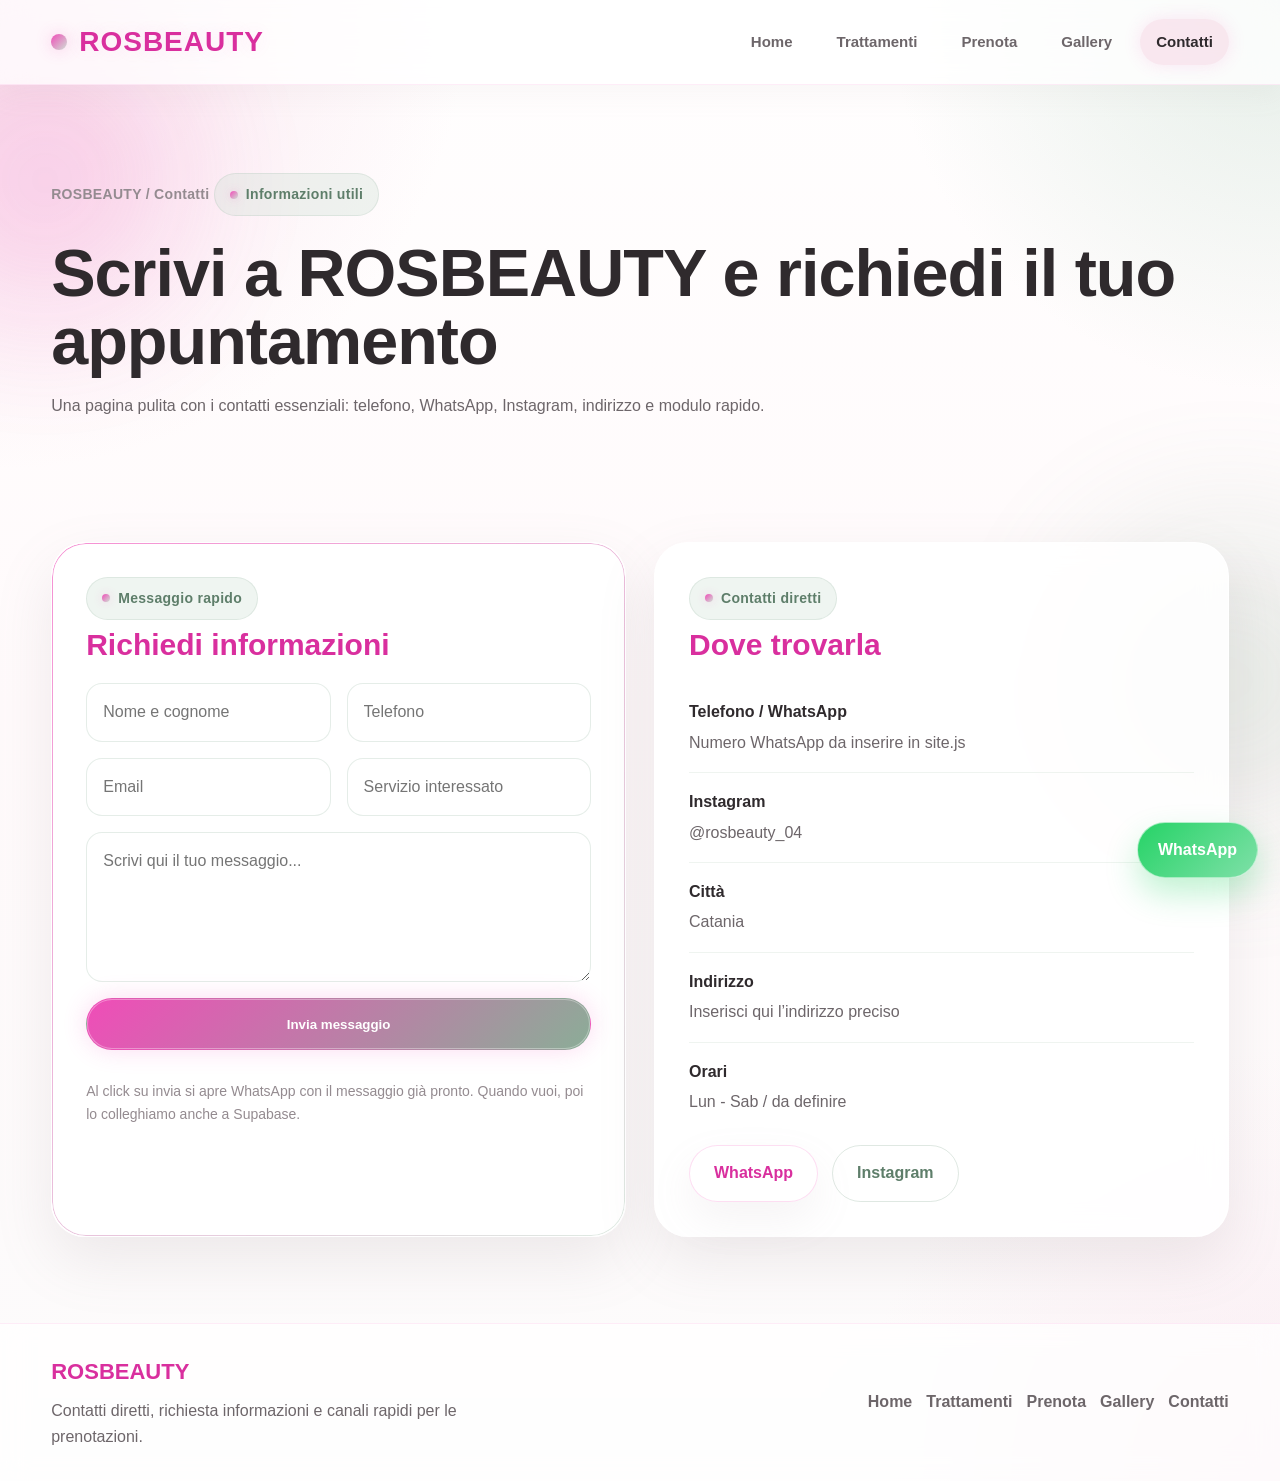
==== contatti.html @ f38f3d86 "Secondo caricamento sito ROSBEAUTY" ====
<!DOCTYPE html>
<html lang="it">
<head>
    <meta charset="UTF-8">
    <meta name="viewport" content="width=device-width, initial-scale=1.0">
    <title>Contatti - ROSBEAUTY</title>
    <meta name="description" content="Contatta ROSBEAUTY per informazioni, disponibilità e prenotazioni.">
    <link rel="stylesheet" href="style.css">
</head>
<body>
    <div class="bg-blur blur-pink"></div>
    <div class="bg-blur blur-green"></div>

    <div class="page-shell">
        <header>
            <nav class="navbar">
                <div class="container nav-inner">
                    <a href="index.html" class="brand">
                        <span class="brand-mark"></span>
                        ROSBEAUTY
                    </a>

                    <div class="nav-links">
                        <a href="index.html">Home</a>
                        <a href="trattamenti.html">Trattamenti</a>
                        <a href="prenota.html">Prenota</a>
                        <a href="gallery.html">Gallery</a>
                        <a href="contatti.html" class="active">Contatti</a>
                    </div>
                </div>
            </nav>
        </header>

        <main>
            <section class="page-hero">
                <div class="container">
                    <span class="page-breadcrumb">ROSBEAUTY / Contatti</span>
                    <span class="section-tag">Informazioni utili</span>
                    <h1>Scrivi a ROSBEAUTY e richiedi il tuo appuntamento</h1>
                    <p class="page-note">
                        Una pagina pulita con i contatti essenziali: telefono, WhatsApp, Instagram, indirizzo e modulo rapido.
                    </p>
                </div>
            </section>

            <section class="section">
                <div class="container contact-split">
                    <div class="book-form neon-card">
                        <span class="section-tag">Messaggio rapido</span>
                        <h2>Richiedi informazioni</h2>

                        <form class="form-grid" id="contactForm">
                            <div class="form-row-2">
                                <input type="text" name="nome" placeholder="Nome e cognome" required>
                                <input type="tel" name="telefono" placeholder="Telefono">
                            </div>

                            <div class="form-row-2">
                                <input type="email" name="email" placeholder="Email">
                                <input type="text" name="servizio" placeholder="Servizio interessato">
                            </div>

                            <textarea name="messaggio" placeholder="Scrivi qui il tuo messaggio..." required></textarea>

                            <button type="submit" class="btn btn-primary">Invia messaggio</button>
                            <p class="form-note">Al click su invia si apre WhatsApp con il messaggio già pronto. Quando vuoi, poi lo colleghiamo anche a Supabase.</p>
                        </form>
                    </div>

                    <div class="book-panel">
                        <span class="section-tag">Contatti diretti</span>
                        <h2>Dove trovarla</h2>

                        <ul class="contact-list">
                            <li>
                                <strong>Telefono / WhatsApp</strong>
                                <span>Numero WhatsApp da inserire in site.js</span>
                            </li>
                            <li>
                                <strong>Instagram</strong>
                                <span>@rosbeauty_04</span>
                            </li>
                            <li>
                                <strong>Città</strong>
                                <span>Catania</span>
                            </li>
                            <li>
                                <strong>Indirizzo</strong>
                                <span>Inserisci qui l’indirizzo preciso</span>
                            </li>
                            <li>
                                <strong>Orari</strong>
                                <span>Lun - Sab / da definire</span>
                            </li>
                        </ul>

                        <div class="inline-actions">
                            <a href="#" class="btn btn-secondary" data-whatsapp-link>WhatsApp</a>
                            <a href="#" class="btn btn-outline" data-instagram-link>Instagram</a>
                        </div>
                    </div>
                </div>
            </section>
        </main>

        <footer>
            <div class="container footer-inner">
                <div>
                    <h3>ROSBEAUTY</h3>
                    <p>Contatti diretti, richiesta informazioni e canali rapidi per le prenotazioni.</p>
                </div>

                <div class="footer-links">
                    <a href="index.html">Home</a>
                    <a href="trattamenti.html">Trattamenti</a>
                    <a href="prenota.html">Prenota</a>
                    <a href="gallery.html">Gallery</a>
                    <a href="contatti.html">Contatti</a>
                </div>
            </div>
        </footer>
    </div>
    <script src="site.js"></script>
</body>
</html>
---- style.css ----
html {
    scroll-behavior: smooth;
}

* {
    box-sizing: border-box;
}

:root {
    --bg: #fffefe;
    --bg-soft: #fcf7f8;
    --bg-soft-2: #f7fbf8;
    --card: rgba(255, 255, 255, 0.88);
    --card-strong: rgba(255, 255, 255, 0.94);

    --text: #2f2a2d;
    --text-soft: #6d666a;
    --muted: #948b90;

    --pink-light: #f8e0eb;
    --pink: #f04cb8;
    --pink-soft: #e7a7c9;
    --pink-strong: #d92f9e;

    --green-light: #cfe1d5;
    --green: #8bad97;
    --green-strong: #5e7e6a;

    --border: rgba(173, 206, 187, 0.32);
    --border-soft: rgba(240, 76, 184, 0.16);

    --glow-pink: rgba(240, 76, 184, 0.24);
    --glow-green: rgba(139, 173, 151, 0.22);

    --shadow-soft: 0 18px 42px rgba(165, 146, 154, 0.10);
    --shadow-card: 0 24px 58px rgba(145, 124, 133, 0.14);

    --radius-xl: 34px;
    --radius-lg: 26px;
    --radius-md: 20px;
    --radius-sm: 14px;

    --max-width: 1180px;
}

body {
    margin: 0;
    font-family: Arial, sans-serif;
    color: var(--text);
    background:
        radial-gradient(circle at top left, rgba(248, 224, 235, 0.90), transparent 24%),
        radial-gradient(circle at top right, rgba(207, 225, 213, 0.55), transparent 20%),
        radial-gradient(circle at bottom right, rgba(248, 224, 235, 0.54), transparent 22%),
        linear-gradient(180deg, #fffefe 0%, #fffafb 48%, #fcfbfb 100%);
    line-height: 1.65;
    overflow-x: hidden;
    position: relative;
}

img {
    display: block;
    max-width: 100%;
}

a {
    color: inherit;
    text-decoration: none;
}

.container {
    width: min(92%, var(--max-width));
    margin: 0 auto;
}

.page-shell {
    min-height: 100vh;
}

.bg-blur {
    position: fixed;
    border-radius: 50%;
    filter: blur(80px);
    z-index: -1;
    pointer-events: none;
    opacity: 0.95;
}

.blur-pink {
    top: 55px;
    left: -80px;
    width: 250px;
    height: 250px;
    background: var(--glow-pink);
}

.blur-green {
    right: -100px;
    bottom: 70px;
    width: 300px;
    height: 300px;
    background: var(--glow-green);
}

.navbar {
    position: sticky;
    top: 0;
    z-index: 100;
    background: rgba(255, 255, 255, 0.78);
    backdrop-filter: blur(16px);
    border-bottom: 1px solid rgba(240, 76, 184, 0.10);
    box-shadow: 0 10px 28px rgba(180, 161, 169, 0.08);
}

.nav-inner {
    min-height: 84px;
    display: flex;
    align-items: center;
    justify-content: space-between;
    gap: 20px;
}

.brand {
    display: inline-flex;
    align-items: center;
    gap: 12px;
    font-size: 28px;
    font-weight: 700;
    letter-spacing: 1px;
    color: var(--pink-strong);
    text-shadow: 0 0 16px rgba(240, 76, 184, 0.10);
}

.brand-mark {
    width: 16px;
    height: 16px;
    border-radius: 50%;
    background: linear-gradient(135deg, var(--pink), var(--green-light));
    box-shadow: 0 0 16px rgba(240, 76, 184, 0.28);
}

.nav-links {
    display: flex;
    align-items: center;
    flex-wrap: wrap;
    gap: 12px;
}

.nav-links a {
    padding: 11px 16px;
    border-radius: 999px;
    color: var(--text-soft);
    transition: 0.25s ease;
    font-size: 15px;
    font-weight: 600;
}

.nav-links a:hover,
.nav-links a.active {
    color: var(--text);
    background: rgba(248, 224, 235, 0.78);
    box-shadow: 0 0 18px rgba(240, 76, 184, 0.14);
}

.hero {
    padding: 94px 0 82px;
}

.hero-grid,
.page-grid,
.content-split,
.contact-split,
.booking-split,
.gallery-intro,
.footer-grid {
    display: grid;
    grid-template-columns: 1fr 1fr;
    gap: 28px;
    align-items: stretch;
}

.hero-badge,
.section-tag {
    display: inline-flex;
    align-items: center;
    gap: 8px;
    padding: 9px 15px;
    border-radius: 999px;
    background: rgba(207, 225, 213, 0.34);
    border: 1px solid rgba(139, 173, 151, 0.18);
    color: var(--green-strong);
    font-size: 14px;
    font-weight: 700;
    letter-spacing: 0.3px;
}

.hero-badge::before,
.section-tag::before {
    content: "";
    width: 8px;
    height: 8px;
    border-radius: 50%;
    background: linear-gradient(135deg, var(--pink), var(--green-light));
    box-shadow: 0 0 10px rgba(240, 76, 184, 0.22);
}

.hero h1,
.page-hero h1 {
    margin: 18px 0 18px;
    font-size: clamp(40px, 5.2vw, 72px);
    line-height: 1.02;
    letter-spacing: -1px;
}

.hero p,
.page-hero p,
.section-heading p,
.card p,
.page-card p,
.price-item p,
.contact-list li,
.info-line {
    margin: 0;
    color: var(--text-soft);
}

.hero-buttons,
.inline-actions {
    display: flex;
    flex-wrap: wrap;
    gap: 14px;
    margin-top: 30px;
}

.btn {
    display: inline-flex;
    align-items: center;
    justify-content: center;
    min-height: 52px;
    padding: 14px 24px;
    border-radius: 999px;
    font-weight: 700;
    border: 1px solid transparent;
    transition: 0.25s ease;
    cursor: pointer;
}

.btn:hover {
    transform: translateY(-2px);
}

.btn-primary {
    color: #ffffff;
    background: linear-gradient(135deg, var(--pink), var(--green));
    box-shadow:
        0 0 0 1px rgba(255, 255, 255, 0.34) inset,
        0 0 24px rgba(240, 76, 184, 0.20);
}

.btn-primary:hover {
    box-shadow:
        0 0 0 1px rgba(255, 255, 255, 0.34) inset,
        0 0 32px rgba(240, 76, 184, 0.26);
}

.btn-secondary {
    background: rgba(255, 255, 255, 0.84);
    color: var(--pink-strong);
    border-color: rgba(240, 76, 184, 0.18);
    box-shadow: var(--shadow-soft);
}

.btn-secondary:hover {
    box-shadow: 0 0 22px rgba(240, 76, 184, 0.14);
}

.btn-outline {
    background: transparent;
    color: var(--green-strong);
    border-color: rgba(139, 173, 151, 0.28);
}

.btn-outline:hover {
    background: rgba(207, 225, 213, 0.18);
}

.glass-card,
.card,
.page-card,
.price-list,
.slot-card,
.contact-card,
.gallery-card,
.logo-card,
.info-strip,
.book-form,
.book-panel {
    background: var(--card);
    backdrop-filter: blur(14px);
    border: 1px solid rgba(255, 255, 255, 0.78);
    box-shadow: var(--shadow-card);
}

.neon-card {
    position: relative;
    overflow: hidden;
}

.neon-card::before {
    content: "";
    position: absolute;
    inset: 0;
    border-radius: inherit;
    padding: 1px;
    background: linear-gradient(135deg, rgba(240, 76, 184, 0.62), rgba(207, 225, 213, 0.68));
    -webkit-mask: linear-gradient(#fff 0 0) content-box, linear-gradient(#fff 0 0);
    -webkit-mask-composite: xor;
    mask-composite: exclude;
    pointer-events: none;
}

.hero-panel,
.page-card,
.book-form,
.book-panel,
.logo-card {
    border-radius: var(--radius-xl);
    padding: 34px;
}

.hero-panel h2,
.page-card h2,
.book-form h2,
.book-panel h2,
.logo-card h2 {
    margin: 0 0 14px;
    font-size: 30px;
    color: var(--pink-strong);
}

.logo-frame {
    border-radius: 28px;
    padding: 20px;
    background: linear-gradient(180deg, rgba(255, 255, 255, 0.92), rgba(248, 224, 235, 0.42));
    box-shadow: inset 0 0 0 1px rgba(240, 76, 184, 0.08);
}

.hero-logo {
    width: 100%;
    max-width: 340px;
    margin: 0 auto 24px;
    border-radius: 20px;
}

.quick-points {
    display: grid;
    gap: 12px;
    margin-top: 18px;
}

.quick-point {
    display: flex;
    align-items: center;
    gap: 12px;
    padding: 14px 15px;
    border-radius: 16px;
    background: rgba(255, 255, 255, 0.54);
    border: 1px solid rgba(240, 76, 184, 0.10);
}

.quick-icon,
.icon-circle {
    width: 44px;
    height: 44px;
    border-radius: 50%;
    display: grid;
    place-items: center;
    background: linear-gradient(135deg, rgba(248, 224, 235, 0.98), rgba(207, 225, 213, 0.88));
    color: var(--pink-strong);
    font-size: 18px;
    font-weight: 700;
    box-shadow: 0 0 16px rgba(240, 76, 184, 0.16);
    flex-shrink: 0;
}

.section {
    padding: 86px 0;
}

.section-soft {
    background: linear-gradient(180deg, rgba(248, 224, 235, 0.16), rgba(207, 225, 213, 0.12));
}

.section-heading {
    max-width: 760px;
    margin: 0 auto 44px;
    text-align: center;
}

.section-heading h2 {
    margin: 16px 0 14px;
    font-size: clamp(30px, 4vw, 48px);
    line-height: 1.08;
    letter-spacing: -0.6px;
}

.cards-grid,
.gallery-grid,
.info-grid,
.slot-grid {
    display: grid;
    gap: 22px;
}

.cards-grid {
    grid-template-columns: repeat(4, 1fr);
}

.card,
.contact-card,
.slot-card,
.gallery-card {
    border-radius: var(--radius-lg);
    padding: 28px 24px;
    transition: 0.25s ease;
}

.card:hover,
.contact-card:hover,
.slot-card:hover,
.gallery-card:hover,
.price-list:hover {
    transform: translateY(-6px);
    box-shadow: var(--shadow-card), 0 0 24px rgba(240, 76, 184, 0.10);
}

.card h3,
.contact-card h3,
.slot-card h3,
.price-list h3,
.gallery-card h3 {
    margin: 0 0 10px;
    font-size: 22px;
}

.page-hero {
    padding: 88px 0 36px;
}

.page-breadcrumb {
    display: inline-block;
    margin-bottom: 16px;
    color: var(--muted);
    font-weight: 700;
    letter-spacing: 0.3px;
    font-size: 14px;
}

.page-note {
    margin-top: 18px;
    max-width: 780px;
}

.info-strip {
    border-radius: 22px;
    padding: 18px 22px;
    display: flex;
    justify-content: space-between;
    gap: 16px;
    align-items: center;
    margin-top: 26px;
}

.info-strip strong {
    color: var(--text);
}

.price-columns {
    display: grid;
    grid-template-columns: 1fr 1fr;
    gap: 24px;
}

.price-list {
    border-radius: var(--radius-lg);
    padding: 28px 24px;
}

.price-list h3 {
    color: var(--pink-strong);
    margin-bottom: 18px;
}

.price-item {
    display: flex;
    justify-content: space-between;
    align-items: flex-start;
    gap: 20px;
    padding: 14px 0;
    border-bottom: 1px solid rgba(139, 173, 151, 0.14);
}

.price-item:last-child {
    border-bottom: none;
    padding-bottom: 0;
}

.price-item strong {
    display: block;
    margin-bottom: 5px;
    color: var(--text);
}

.price-item span {
    color: var(--pink-strong);
    font-weight: 700;
    white-space: nowrap;
}

.service-poster {
    border-radius: 24px;
    overflow: hidden;
    box-shadow: var(--shadow-card);
    border: 1px solid rgba(255, 255, 255, 0.78);
}

.poster-image {
    width: 100%;
}

.poster-caption {
    padding: 16px 18px;
    background: rgba(255, 255, 255, 0.92);
    color: var(--text-soft);
}

.slot-grid {
    grid-template-columns: repeat(3, 1fr);
}

.slot-card h3 {
    color: var(--pink-strong);
}

.slot-list {
    display: flex;
    flex-wrap: wrap;
    gap: 10px;
    margin-top: 16px;
}

.slot-pill {
    padding: 10px 14px;
    border-radius: 999px;
    background: rgba(248, 224, 235, 0.78);
    color: var(--pink-strong);
    font-weight: 700;
    font-size: 14px;
    border: 1px solid rgba(240, 76, 184, 0.12);
}

.slot-pill.full {
    background: rgba(207, 225, 213, 0.50);
    color: var(--green-strong);
}

.form-grid {
    display: grid;
    gap: 16px;
}

.form-row-2 {
    display: grid;
    grid-template-columns: 1fr 1fr;
    gap: 16px;
}

input,
textarea,
select {
    width: 100%;
    border: 1px solid rgba(139, 173, 151, 0.22);
    background: rgba(255, 255, 255, 0.88);
    color: var(--text);
    padding: 15px 16px;
    border-radius: 16px;
    font: inherit;
    outline: none;
    transition: 0.25s ease;
}

input:focus,
textarea:focus,
select:focus {
    border-color: rgba(240, 76, 184, 0.36);
    box-shadow: 0 0 0 4px rgba(240, 76, 184, 0.12);
}

textarea {
    resize: vertical;
    min-height: 150px;
}

.form-note {
    font-size: 14px;
    color: var(--muted);
}

.contact-list {
    margin: 0;
    padding: 0;
    list-style: none;
}

.contact-list li {
    padding: 16px 0;
    border-bottom: 1px solid rgba(139, 173, 151, 0.14);
}

.contact-list li:last-child {
    border-bottom: none;
    padding-bottom: 0;
}

.contact-list strong {
    display: block;
    margin-bottom: 4px;
    color: var(--text);
}

.gallery-grid {
    grid-template-columns: repeat(3, 1fr);
}

.gallery-card {
    min-height: 250px;
    display: flex;
    flex-direction: column;
    justify-content: flex-end;
    background: linear-gradient(180deg, rgba(255, 255, 255, 0.56), rgba(248, 224, 235, 0.38));
}

.gallery-card.large {
    min-height: 340px;
}

.gallery-label {
    display: inline-block;
    padding: 10px 14px;
    border-radius: 999px;
    background: rgba(255, 255, 255, 0.82);
    color: var(--pink-strong);
    font-weight: 700;
    width: fit-content;
    box-shadow: var(--shadow-soft);
}

.cta-section {
    padding: 0 0 92px;
}

.cta-box {
    border-radius: var(--radius-xl);
    padding: 38px 30px;
    text-align: center;
    background: var(--card-strong);
    box-shadow: var(--shadow-card);
    border: 1px solid rgba(255, 255, 255, 0.80);
}

.cta-box h2 {
    margin: 16px 0 14px;
    font-size: 40px;
    line-height: 1.08;
}

.cta-box p {
    max-width: 760px;
    margin: 0 auto 24px;
    color: var(--text-soft);
}

footer {
    border-top: 1px solid rgba(240, 76, 184, 0.10);
    background: rgba(255, 255, 255, 0.72);
    backdrop-filter: blur(14px);
}

.footer-inner {
    padding: 30px 0;
    display: flex;
    justify-content: space-between;
    gap: 24px;
    flex-wrap: wrap;
}

.footer-inner h3 {
    margin: 0 0 8px;
    color: var(--pink-strong);
    font-size: 22px;
}

.footer-inner p {
    margin: 0;
    color: var(--text-soft);
    max-width: 460px;
}

.footer-links {
    display: flex;
    flex-wrap: wrap;
    gap: 14px;
    align-items: center;
}

.footer-links a {
    color: var(--text-soft);
    font-weight: 600;
}

.footer-links a:hover {
    color: var(--pink-strong);
}

@media (max-width: 1100px) {
    .cards-grid,
    .gallery-grid {
        grid-template-columns: repeat(2, 1fr);
    }

    .slot-grid {
        grid-template-columns: repeat(2, 1fr);
    }
}

@media (max-width: 920px) {
    .hero-grid,
    .page-grid,
    .content-split,
    .contact-split,
    .booking-split,
    .gallery-intro,
    .price-columns {
        grid-template-columns: 1fr;
    }

    .hero {
        padding-top: 76px;
    }
}

@media (max-width: 700px) {
    .nav-inner {
        flex-direction: column;
        justify-content: center;
        padding: 14px 0;
    }

    .nav-links {
        justify-content: center;
    }

    .cards-grid,
    .gallery-grid,
    .slot-grid,
    .form-row-2 {
        grid-template-columns: 1fr;
    }

    .section {
        padding: 68px 0;
    }

    .hero-panel,
    .page-card,
    .book-form,
    .book-panel,
    .logo-card,
    .card,
    .contact-card,
    .slot-card,
    .gallery-card,
    .price-list,
    .cta-box {
        padding: 24px;
    }

    .cta-box h2 {
        font-size: 31px;
    }

    .info-strip {
        flex-direction: column;
        align-items: flex-start;
    }
}


.floating-whatsapp {
    position: fixed;
    right: 22px;
    bottom: 22px;
    z-index: 150;
    display: inline-flex;
    align-items: center;
    justify-content: center;
    min-height: 56px;
    padding: 14px 20px;
    border-radius: 999px;
    background: linear-gradient(135deg, #25d366, #7fe0a8);
    color: #ffffff;
    font-weight: 700;
    box-shadow: 0 16px 32px rgba(37, 211, 102, 0.28);
    border: 1px solid rgba(255,255,255,0.55);
}

.floating-whatsapp:hover {
    transform: translateY(-2px);
}

.slot-pill {
    cursor: pointer;
}

.slot-pill.full {
    cursor: default;
}

@media (max-width: 700px) {
    .floating-whatsapp {
        right: 16px;
        bottom: 16px;
        min-height: 52px;
        padding: 12px 16px;
        font-size: 14px;
    }
}
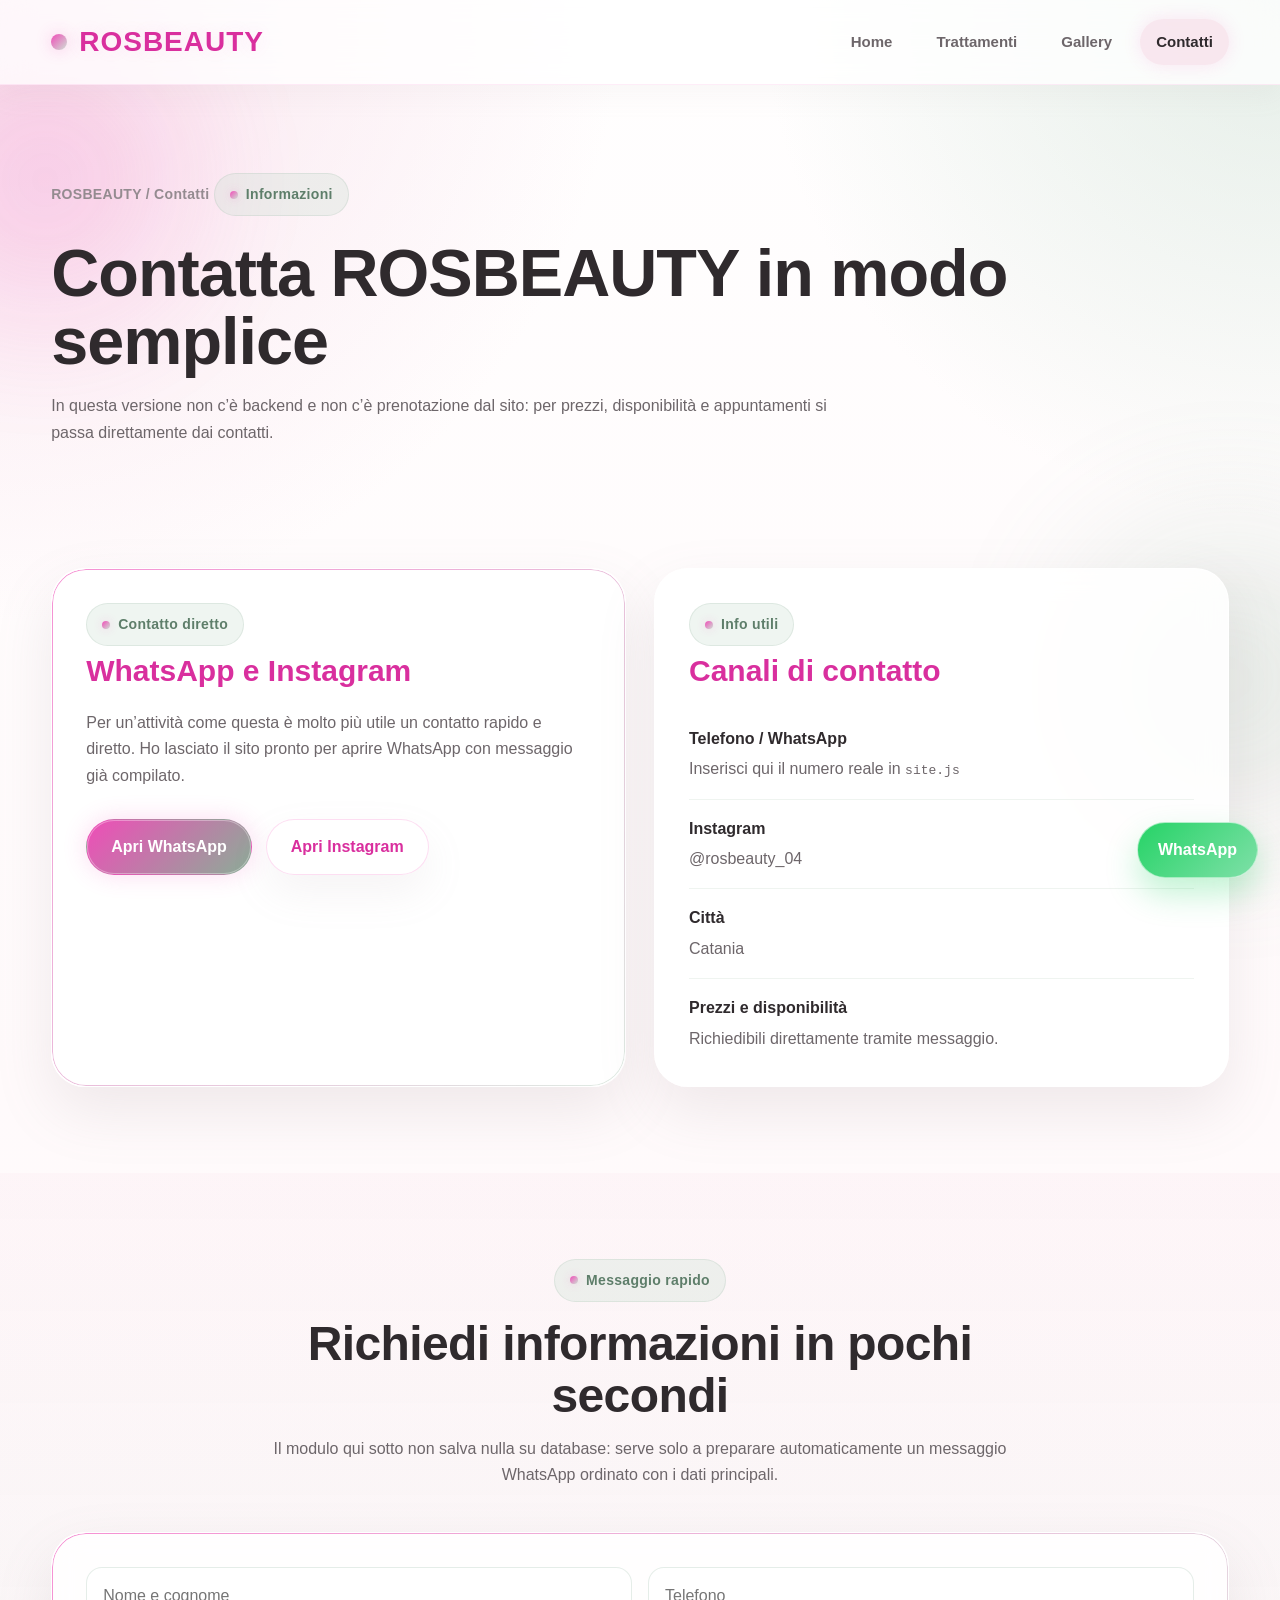
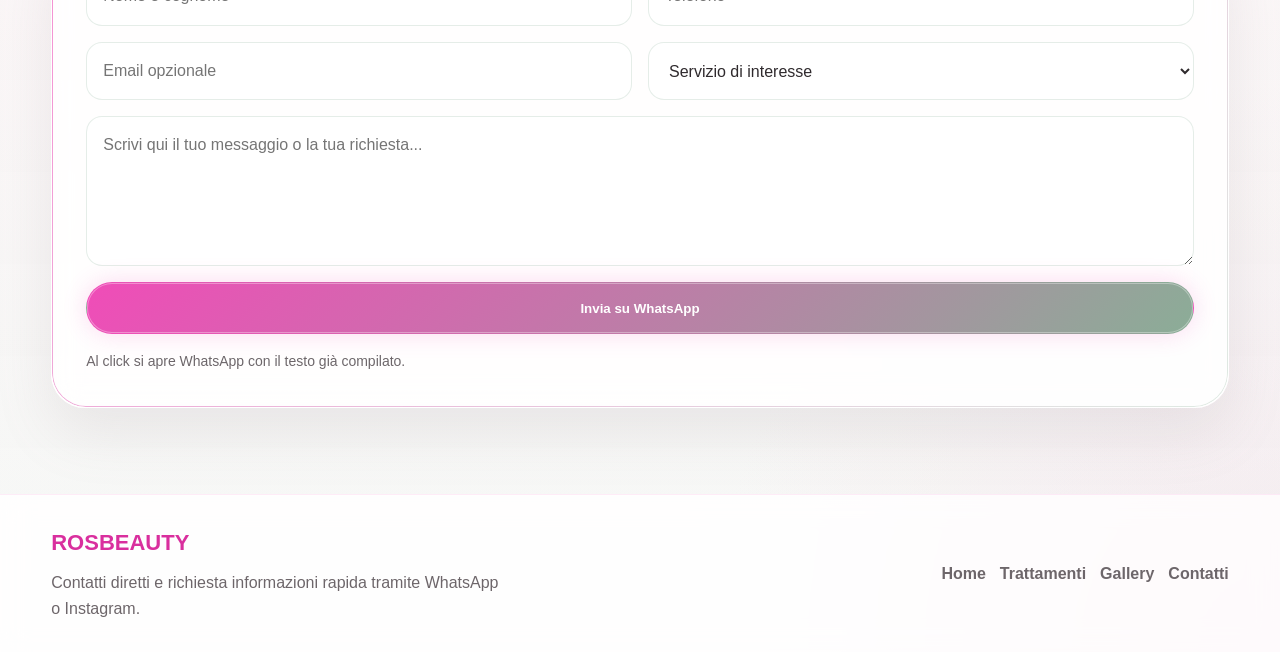
==== commit ff8340ff: "Secondo caricamento sito ROSBEAUTY" ====
--- a/contatti.html
+++ b/contatti.html
@@ -4,7 +4,7 @@
     <meta charset="UTF-8">
     <meta name="viewport" content="width=device-width, initial-scale=1.0">
     <title>Contatti - ROSBEAUTY</title>
-    <meta name="description" content="Contatta ROSBEAUTY per informazioni, disponibilità e prenotazioni.">
+    <meta name="description" content="Contatta ROSBEAUTY per informazioni su trattamenti, prezzi, disponibilità e appuntamenti.">
     <link rel="stylesheet" href="style.css">
 </head>
 <body>
@@ -23,7 +23,6 @@
                     <div class="nav-links">
                         <a href="index.html">Home</a>
                         <a href="trattamenti.html">Trattamenti</a>
-                        <a href="prenota.html">Prenota</a>
                         <a href="gallery.html">Gallery</a>
                         <a href="contatti.html" class="active">Contatti</a>
                     </div>
@@ -35,46 +34,39 @@
             <section class="page-hero">
                 <div class="container">
                     <span class="page-breadcrumb">ROSBEAUTY / Contatti</span>
-                    <span class="section-tag">Informazioni utili</span>
-                    <h1>Scrivi a ROSBEAUTY e richiedi il tuo appuntamento</h1>
+                    <span class="section-tag">Informazioni</span>
+                    <h1>Contatta ROSBEAUTY in modo semplice</h1>
                     <p class="page-note">
-                        Una pagina pulita con i contatti essenziali: telefono, WhatsApp, Instagram, indirizzo e modulo rapido.
+                        In questa versione non c’è backend e non c’è prenotazione dal sito: per prezzi,
+                        disponibilità e appuntamenti si passa direttamente dai contatti.
                     </p>
                 </div>
             </section>
 
             <section class="section">
                 <div class="container contact-split">
-                    <div class="book-form neon-card">
-                        <span class="section-tag">Messaggio rapido</span>
-                        <h2>Richiedi informazioni</h2>
+                    <div class="page-card neon-card">
+                        <span class="section-tag">Contatto diretto</span>
+                        <h2>WhatsApp e Instagram</h2>
+                        <p>
+                            Per un’attività come questa è molto più utile un contatto rapido e diretto.
+                            Ho lasciato il sito pronto per aprire WhatsApp con messaggio già compilato.
+                        </p>
 
-                        <form class="form-grid" id="contactForm">
-                            <div class="form-row-2">
-                                <input type="text" name="nome" placeholder="Nome e cognome" required>
-                                <input type="tel" name="telefono" placeholder="Telefono">
-                            </div>
-
-                            <div class="form-row-2">
-                                <input type="email" name="email" placeholder="Email">
-                                <input type="text" name="servizio" placeholder="Servizio interessato">
-                            </div>
-
-                            <textarea name="messaggio" placeholder="Scrivi qui il tuo messaggio..." required></textarea>
-
-                            <button type="submit" class="btn btn-primary">Invia messaggio</button>
-                            <p class="form-note">Al click su invia si apre WhatsApp con il messaggio già pronto. Quando vuoi, poi lo colleghiamo anche a Supabase.</p>
-                        </form>
+                        <div class="inline-actions">
+                            <a href="#" class="btn btn-primary" data-whatsapp-link>Apri WhatsApp</a>
+                            <a href="#" class="btn btn-secondary" data-instagram-link>Apri Instagram</a>
+                        </div>
                     </div>
 
-                    <div class="book-panel">
-                        <span class="section-tag">Contatti diretti</span>
-                        <h2>Dove trovarla</h2>
+                    <div class="page-card">
+                        <span class="section-tag">Info utili</span>
+                        <h2>Canali di contatto</h2>
 
                         <ul class="contact-list">
                             <li>
                                 <strong>Telefono / WhatsApp</strong>
-                                <span>Numero WhatsApp da inserire in site.js</span>
+                                <span>Inserisci qui il numero reale in <code>site.js</code></span>
                             </li>
                             <li>
                                 <strong>Instagram</strong>
@@ -85,19 +77,50 @@
                                 <span>Catania</span>
                             </li>
                             <li>
-                                <strong>Indirizzo</strong>
-                                <span>Inserisci qui l’indirizzo preciso</span>
-                            </li>
-                            <li>
-                                <strong>Orari</strong>
-                                <span>Lun - Sab / da definire</span>
+                                <strong>Prezzi e disponibilità</strong>
+                                <span>Richiedibili direttamente tramite messaggio.</span>
                             </li>
                         </ul>
+                    </div>
+                </div>
+            </section>
 
-                        <div class="inline-actions">
-                            <a href="#" class="btn btn-secondary" data-whatsapp-link>WhatsApp</a>
-                            <a href="#" class="btn btn-outline" data-instagram-link>Instagram</a>
-                        </div>
+            <section class="section section-soft">
+                <div class="container">
+                    <div class="section-heading">
+                        <span class="section-tag">Messaggio rapido</span>
+                        <h2>Richiedi informazioni in pochi secondi</h2>
+                        <p>
+                            Il modulo qui sotto non salva nulla su database: serve solo a preparare automaticamente
+                            un messaggio WhatsApp ordinato con i dati principali.
+                        </p>
+                    </div>
+
+                    <div class="page-card neon-card">
+                        <form class="form-grid" id="contactForm">
+                            <div class="form-row-2">
+                                <input type="text" name="nome" placeholder="Nome e cognome" required>
+                                <input type="tel" name="telefono" placeholder="Telefono">
+                            </div>
+
+                            <div class="form-row-2">
+                                <input type="email" name="email" placeholder="Email opzionale">
+                                <select name="servizio">
+                                    <option value="">Servizio di interesse</option>
+                                    <option>Trattamenti viso</option>
+                                    <option>Trattamenti corpo</option>
+                                    <option>Massaggi</option>
+                                    <option>Manicure e pedicure</option>
+                                    <option>Epilazione</option>
+                                    <option>Pacchetti speciali</option>
+                                </select>
+                            </div>
+
+                            <textarea name="messaggio" placeholder="Scrivi qui il tuo messaggio o la tua richiesta..."></textarea>
+
+                            <button type="submit" class="btn btn-primary">Invia su WhatsApp</button>
+                            <p class="form-note">Al click si apre WhatsApp con il testo già compilato.</p>
+                        </form>
                     </div>
                 </div>
             </section>
@@ -107,13 +130,12 @@
             <div class="container footer-inner">
                 <div>
                     <h3>ROSBEAUTY</h3>
-                    <p>Contatti diretti, richiesta informazioni e canali rapidi per le prenotazioni.</p>
+                    <p>Contatti diretti e richiesta informazioni rapida tramite WhatsApp o Instagram.</p>
                 </div>
 
                 <div class="footer-links">
                     <a href="index.html">Home</a>
                     <a href="trattamenti.html">Trattamenti</a>
-                    <a href="prenota.html">Prenota</a>
                     <a href="gallery.html">Gallery</a>
                     <a href="contatti.html">Contatti</a>
                 </div>
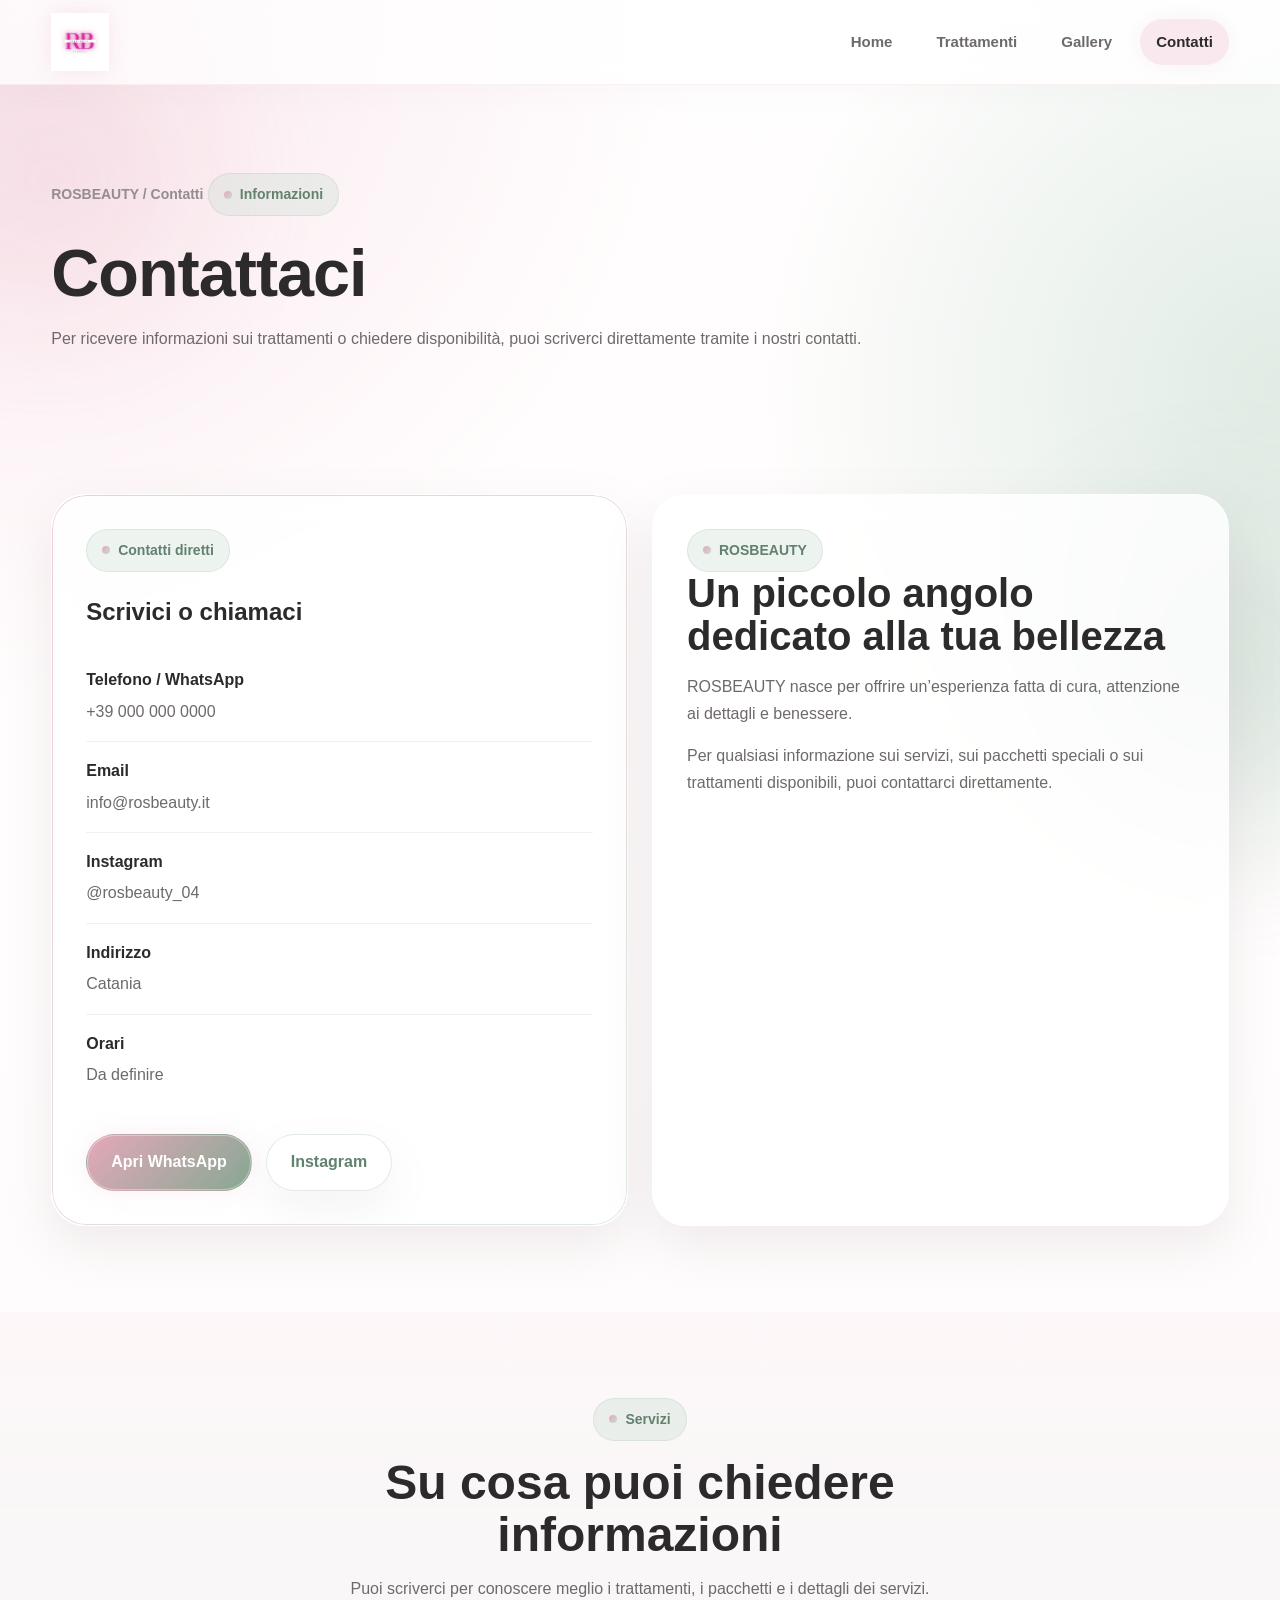
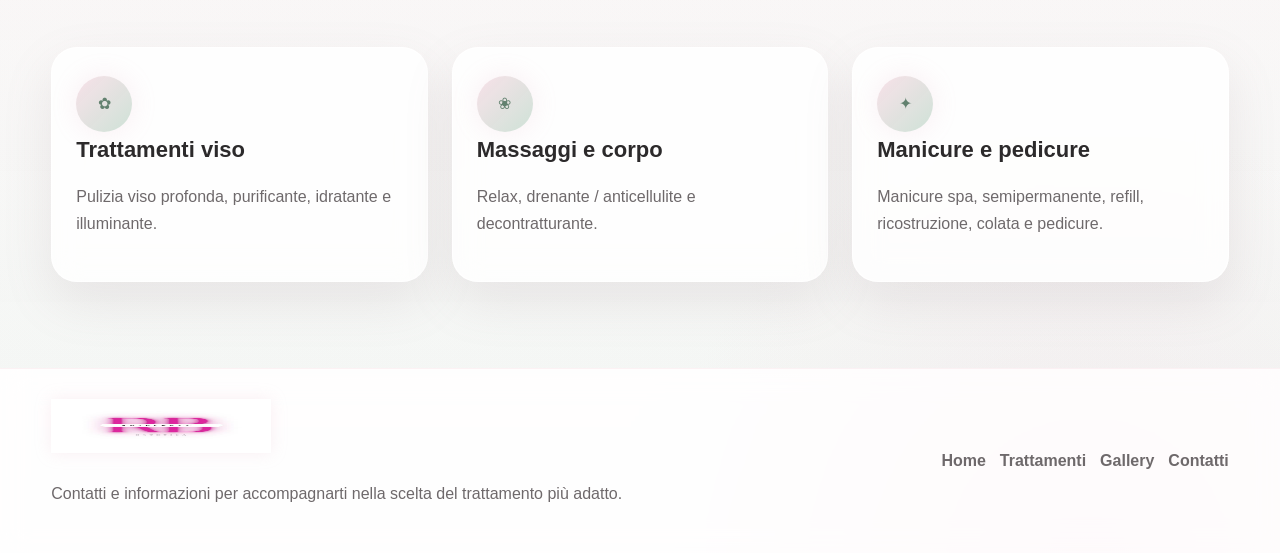
==== commit 6a4ea819: "Secondo caricamento sito ROSBEAUTY" ====
--- a/contatti.html
+++ b/contatti.html
@@ -4,7 +4,7 @@
     <meta charset="UTF-8">
     <meta name="viewport" content="width=device-width, initial-scale=1.0">
     <title>Contatti - ROSBEAUTY</title>
-    <meta name="description" content="Contatta ROSBEAUTY per informazioni su trattamenti, prezzi, disponibilità e appuntamenti.">
+    <meta name="description" content="Contatta ROSBEAUTY per informazioni e appuntamenti.">
     <link rel="stylesheet" href="style.css">
 </head>
 <body>
@@ -15,9 +15,8 @@
         <header>
             <nav class="navbar">
                 <div class="container nav-inner">
-                    <a href="index.html" class="brand">
-                        <span class="brand-mark"></span>
-                        ROSBEAUTY
+                    <a href="index.html" class="brand" aria-label="Vai alla home di ROSBEAUTY">
+                        <img src="images/logo.jpeg" alt="Logo ROSBEAUTY" class="logo-img">
                     </a>
 
                     <div class="nav-links">
@@ -35,52 +34,64 @@
                 <div class="container">
                     <span class="page-breadcrumb">ROSBEAUTY / Contatti</span>
                     <span class="section-tag">Informazioni</span>
-                    <h1>Contatta ROSBEAUTY in modo semplice</h1>
+                    <h1>Contattaci</h1>
                     <p class="page-note">
-                        In questa versione non c’è backend e non c’è prenotazione dal sito: per prezzi,
-                        disponibilità e appuntamenti si passa direttamente dai contatti.
+                        Per ricevere informazioni sui trattamenti o chiedere disponibilità,
+                        puoi scriverci direttamente tramite i nostri contatti.
                     </p>
                 </div>
             </section>
 
             <section class="section">
                 <div class="container contact-split">
-                    <div class="page-card neon-card">
-                        <span class="section-tag">Contatto diretto</span>
-                        <h2>WhatsApp e Instagram</h2>
-                        <p>
-                            Per un’attività come questa è molto più utile un contatto rapido e diretto.
-                            Ho lasciato il sito pronto per aprire WhatsApp con messaggio già compilato.
-                        </p>
-
-                        <div class="inline-actions">
-                            <a href="#" class="btn btn-primary" data-whatsapp-link>Apri WhatsApp</a>
-                            <a href="#" class="btn btn-secondary" data-instagram-link>Apri Instagram</a>
-                        </div>
-                    </div>
-
-                    <div class="page-card">
-                        <span class="section-tag">Info utili</span>
-                        <h2>Canali di contatto</h2>
+                    <div class="contact-info-box neon-card">
+                        <span class="section-tag">Contatti diretti</span>
+                        <h2>Scrivici o chiamaci</h2>
 
                         <ul class="contact-list">
                             <li>
                                 <strong>Telefono / WhatsApp</strong>
-                                <span>Inserisci qui il numero reale in <code>site.js</code></span>
+                                <span>+39 000 000 0000</span>
                             </li>
+
+                            <li>
+                                <strong>Email</strong>
+                                <span>info@rosbeauty.it</span>
+                            </li>
+
                             <li>
                                 <strong>Instagram</strong>
                                 <span>@rosbeauty_04</span>
                             </li>
+
                             <li>
-                                <strong>Città</strong>
+                                <strong>Indirizzo</strong>
                                 <span>Catania</span>
                             </li>
+
                             <li>
-                                <strong>Prezzi e disponibilità</strong>
-                                <span>Richiedibili direttamente tramite messaggio.</span>
+                                <strong>Orari</strong>
+                                <span>Da definire</span>
                             </li>
                         </ul>
+
+                        <div class="inline-actions">
+                            <a href="#" class="btn btn-primary">Apri WhatsApp</a>
+                            <a href="#" class="btn btn-secondary">Instagram</a>
+                        </div>
+                    </div>
+
+                    <div class="content-block glass-card">
+                        <span class="section-tag">ROSBEAUTY</span>
+                        <h2>Un piccolo angolo dedicato alla tua bellezza</h2>
+                        <p>
+                            ROSBEAUTY nasce per offrire un’esperienza fatta di cura,
+                            attenzione ai dettagli e benessere.
+                        </p>
+                        <p>
+                            Per qualsiasi informazione sui servizi, sui pacchetti speciali
+                            o sui trattamenti disponibili, puoi contattarci direttamente.
+                        </p>
                     </div>
                 </div>
             </section>
@@ -88,39 +99,38 @@
             <section class="section section-soft">
                 <div class="container">
                     <div class="section-heading">
-                        <span class="section-tag">Messaggio rapido</span>
-                        <h2>Richiedi informazioni in pochi secondi</h2>
+                        <span class="section-tag">Servizi</span>
+                        <h2>Su cosa puoi chiedere informazioni</h2>
                         <p>
-                            Il modulo qui sotto non salva nulla su database: serve solo a preparare automaticamente
-                            un messaggio WhatsApp ordinato con i dati principali.
+                            Puoi scriverci per conoscere meglio i trattamenti, i pacchetti e i dettagli dei servizi.
                         </p>
                     </div>
 
-                    <div class="page-card neon-card">
-                        <form class="form-grid" id="contactForm">
-                            <div class="form-row-2">
-                                <input type="text" name="nome" placeholder="Nome e cognome" required>
-                                <input type="tel" name="telefono" placeholder="Telefono">
-                            </div>
+                    <div class="info-grid">
+                        <article class="contact-card">
+                            <div class="icon-circle">✿</div>
+                            <h3>Trattamenti viso</h3>
+                            <p>
+                                Pulizia viso profonda, purificante, idratante e illuminante.
+                            </p>
+                        </article>
 
-                            <div class="form-row-2">
-                                <input type="email" name="email" placeholder="Email opzionale">
-                                <select name="servizio">
-                                    <option value="">Servizio di interesse</option>
-                                    <option>Trattamenti viso</option>
-                                    <option>Trattamenti corpo</option>
-                                    <option>Massaggi</option>
-                                    <option>Manicure e pedicure</option>
-                                    <option>Epilazione</option>
-                                    <option>Pacchetti speciali</option>
-                                </select>
-                            </div>
+                        <article class="contact-card">
+                            <div class="icon-circle">❀</div>
+                            <h3>Massaggi e corpo</h3>
+                            <p>
+                                Relax, drenante / anticellulite e decontratturante.
+                            </p>
+                        </article>
 
-                            <textarea name="messaggio" placeholder="Scrivi qui il tuo messaggio o la tua richiesta..."></textarea>
-
-                            <button type="submit" class="btn btn-primary">Invia su WhatsApp</button>
-                            <p class="form-note">Al click si apre WhatsApp con il testo già compilato.</p>
-                        </form>
+                        <article class="contact-card">
+                            <div class="icon-circle">✦</div>
+                            <h3>Manicure e pedicure</h3>
+                            <p>
+                                Manicure spa, semipermanente, refill, ricostruzione,
+                                colata e pedicure.
+                            </p>
+                        </article>
                     </div>
                 </div>
             </section>
@@ -128,9 +138,11 @@
 
         <footer>
             <div class="container footer-inner">
-                <div>
-                    <h3>ROSBEAUTY</h3>
-                    <p>Contatti diretti e richiesta informazioni rapida tramite WhatsApp o Instagram.</p>
+                <div class="footer-brand">
+                    <img src="images/logo.jpeg" alt="Logo ROSBEAUTY" class="footer-logo">
+                    <p>
+                        Contatti e informazioni per accompagnarti nella scelta del trattamento più adatto.
+                    </p>
                 </div>
 
                 <div class="footer-links">
@@ -142,6 +154,5 @@
             </div>
         </footer>
     </div>
-    <script src="site.js"></script>
 </body>
 </html>
--- a/style.css
+++ b/style.css
@@ -9,37 +9,23 @@
 :root {
     --bg: #fffefe;
     --bg-soft: #fcf7f8;
-    --bg-soft-2: #f7fbf8;
-    --card: rgba(255, 255, 255, 0.88);
-    --card-strong: rgba(255, 255, 255, 0.94);
-
-    --text: #2f2a2d;
-    --text-soft: #6d666a;
-    --muted: #948b90;
-
-    --pink-light: #f8e0eb;
-    --pink: #f04cb8;
-    --pink-soft: #e7a7c9;
-    --pink-strong: #d92f9e;
-
-    --green-light: #cfe1d5;
-    --green: #8bad97;
-    --green-strong: #5e7e6a;
-
-    --border: rgba(173, 206, 187, 0.32);
-    --border-soft: rgba(240, 76, 184, 0.16);
-
-    --glow-pink: rgba(240, 76, 184, 0.24);
-    --glow-green: rgba(139, 173, 151, 0.22);
-
-    --shadow-soft: 0 18px 42px rgba(165, 146, 154, 0.10);
-    --shadow-card: 0 24px 58px rgba(145, 124, 133, 0.14);
-
+    --card: rgba(255, 255, 255, 0.82);
+    --card-strong: rgba(255, 255, 255, 0.92);
+    --text: #2c2a2b;
+    --text-soft: #6e696b;
+    --muted: #938d90;
+    --pink: #e5a8ba;
+    --green: #86a892;
+    --green-strong: #62816f;
+    --green-light: #c6ddd0;
+    --glow-pink: rgba(229, 168, 186, 0.25);
+    --glow-green: rgba(134, 168, 146, 0.22);
+    --shadow-soft: 0 18px 40px rgba(163, 145, 151, 0.10);
+    --shadow-card: 0 20px 50px rgba(147, 130, 137, 0.14);
+    --shadow-neon: 0 0 26px rgba(229, 168, 186, 0.18);
     --radius-xl: 34px;
     --radius-lg: 26px;
     --radius-md: 20px;
-    --radius-sm: 14px;
-
     --max-width: 1180px;
 }
 
@@ -48,10 +34,10 @@
     font-family: Arial, sans-serif;
     color: var(--text);
     background:
-        radial-gradient(circle at top left, rgba(248, 224, 235, 0.90), transparent 24%),
-        radial-gradient(circle at top right, rgba(207, 225, 213, 0.55), transparent 20%),
-        radial-gradient(circle at bottom right, rgba(248, 224, 235, 0.54), transparent 22%),
-        linear-gradient(180deg, #fffefe 0%, #fffafb 48%, #fcfbfb 100%);
+        radial-gradient(circle at 0% 0%, rgba(247, 223, 231, 0.75), transparent 28%),
+        radial-gradient(circle at 100% 18%, rgba(198, 221, 208, 0.55), transparent 24%),
+        radial-gradient(circle at 85% 100%, rgba(247, 223, 231, 0.45), transparent 18%),
+        linear-gradient(180deg, #fffefe 0%, #fffdfd 45%, #fcfbfb 100%);
     line-height: 1.65;
     overflow-x: hidden;
     position: relative;
@@ -70,10 +56,6 @@
 .container {
     width: min(92%, var(--max-width));
     margin: 0 auto;
-}
-
-.page-shell {
-    min-height: 100vh;
 }
 
 .bg-blur {
@@ -86,15 +68,15 @@
 }
 
 .blur-pink {
-    top: 55px;
+    top: 50px;
     left: -80px;
-    width: 250px;
-    height: 250px;
+    width: 260px;
+    height: 260px;
     background: var(--glow-pink);
 }
 
 .blur-green {
-    right: -100px;
+    right: -90px;
     bottom: 70px;
     width: 300px;
     height: 300px;
@@ -105,10 +87,10 @@
     position: sticky;
     top: 0;
     z-index: 100;
-    background: rgba(255, 255, 255, 0.78);
+    background: rgba(255, 255, 255, 0.76);
     backdrop-filter: blur(16px);
-    border-bottom: 1px solid rgba(240, 76, 184, 0.10);
-    box-shadow: 0 10px 28px rgba(180, 161, 169, 0.08);
+    border-bottom: 1px solid rgba(229, 168, 186, 0.16);
+    box-shadow: 0 8px 26px rgba(180, 165, 170, 0.06);
 }
 
 .nav-inner {
@@ -122,20 +104,13 @@
 .brand {
     display: inline-flex;
     align-items: center;
-    gap: 12px;
-    font-size: 28px;
-    font-weight: 700;
-    letter-spacing: 1px;
-    color: var(--pink-strong);
-    text-shadow: 0 0 16px rgba(240, 76, 184, 0.10);
-}
-
-.brand-mark {
-    width: 16px;
-    height: 16px;
-    border-radius: 50%;
-    background: linear-gradient(135deg, var(--pink), var(--green-light));
-    box-shadow: 0 0 16px rgba(240, 76, 184, 0.28);
+}
+
+.logo-img {
+    height: 58px;
+    width: auto;
+    object-fit: contain;
+    filter: drop-shadow(0 0 10px rgba(229, 168, 186, 0.25));
 }
 
 .nav-links {
@@ -157,25 +132,46 @@
 .nav-links a:hover,
 .nav-links a.active {
     color: var(--text);
-    background: rgba(248, 224, 235, 0.78);
-    box-shadow: 0 0 18px rgba(240, 76, 184, 0.14);
+    background: rgba(247, 223, 231, 0.70);
+    box-shadow: 0 0 18px rgba(229, 168, 186, 0.14);
 }
 
 .hero {
-    padding: 94px 0 82px;
+    padding: 100px 0 80px;
 }
 
 .hero-grid,
-.page-grid,
-.content-split,
+.about-split,
 .contact-split,
-.booking-split,
-.gallery-intro,
-.footer-grid {
+.prices-grid,
+.gallery-preview,
+.gallery-layout,
+.info-grid {
     display: grid;
+    gap: 24px;
+}
+
+.hero-grid {
+    grid-template-columns: 1.08fr 0.92fr;
+    align-items: center;
+}
+
+.about-split,
+.contact-split {
     grid-template-columns: 1fr 1fr;
-    gap: 28px;
-    align-items: stretch;
+}
+
+.prices-grid {
+    grid-template-columns: 1fr 1fr;
+}
+
+.gallery-preview,
+.gallery-layout {
+    grid-template-columns: repeat(3, 1fr);
+}
+
+.info-grid {
+    grid-template-columns: repeat(3, 1fr);
 }
 
 .hero-badge,
@@ -185,12 +181,11 @@
     gap: 8px;
     padding: 9px 15px;
     border-radius: 999px;
-    background: rgba(207, 225, 213, 0.34);
-    border: 1px solid rgba(139, 173, 151, 0.18);
+    background: rgba(198, 221, 208, 0.32);
+    border: 1px solid rgba(134, 168, 146, 0.18);
     color: var(--green-strong);
     font-size: 14px;
     font-weight: 700;
-    letter-spacing: 0.3px;
 }
 
 .hero-badge::before,
@@ -200,12 +195,11 @@
     height: 8px;
     border-radius: 50%;
     background: linear-gradient(135deg, var(--pink), var(--green-light));
-    box-shadow: 0 0 10px rgba(240, 76, 184, 0.22);
 }
 
 .hero h1,
 .page-hero h1 {
-    margin: 18px 0 18px;
+    margin: 18px 0;
     font-size: clamp(40px, 5.2vw, 72px);
     line-height: 1.02;
     letter-spacing: -1px;
@@ -214,12 +208,15 @@
 .hero p,
 .page-hero p,
 .section-heading p,
-.card p,
-.page-card p,
+.service-card p,
+.feature-box p,
 .price-item p,
 .contact-list li,
-.info-line {
-    margin: 0;
+.contact-card p,
+.cta-box p,
+.footer-inner p,
+.hero-panel p,
+.content-block p {
     color: var(--text-soft);
 }
 
@@ -241,7 +238,6 @@
     font-weight: 700;
     border: 1px solid transparent;
     transition: 0.25s ease;
-    cursor: pointer;
 }
 
 .btn:hover {
@@ -252,52 +248,55 @@
     color: #ffffff;
     background: linear-gradient(135deg, var(--pink), var(--green));
     box-shadow:
-        0 0 0 1px rgba(255, 255, 255, 0.34) inset,
-        0 0 24px rgba(240, 76, 184, 0.20);
-}
-
-.btn-primary:hover {
-    box-shadow:
-        0 0 0 1px rgba(255, 255, 255, 0.34) inset,
-        0 0 32px rgba(240, 76, 184, 0.26);
+        0 0 0 1px rgba(255, 255, 255, 0.35) inset,
+        0 0 24px rgba(229, 168, 186, 0.18);
 }
 
 .btn-secondary {
-    background: rgba(255, 255, 255, 0.84);
-    color: var(--pink-strong);
-    border-color: rgba(240, 76, 184, 0.18);
+    background: rgba(255, 255, 255, 0.82);
+    color: var(--green-strong);
+    border-color: rgba(134, 168, 146, 0.24);
     box-shadow: var(--shadow-soft);
-}
-
-.btn-secondary:hover {
-    box-shadow: 0 0 22px rgba(240, 76, 184, 0.14);
 }
 
 .btn-outline {
     background: transparent;
     color: var(--green-strong);
-    border-color: rgba(139, 173, 151, 0.28);
-}
-
-.btn-outline:hover {
-    background: rgba(207, 225, 213, 0.18);
+    border-color: rgba(134, 168, 146, 0.28);
 }
 
 .glass-card,
-.card,
-.page-card,
+.service-card,
+.gallery-box,
 .price-list,
-.slot-card,
+.content-block,
+.contact-info-box,
+.about-box,
+.feature-box,
+.cta-box,
 .contact-card,
-.gallery-card,
-.logo-card,
-.info-strip,
-.book-form,
-.book-panel {
+.hero-panel {
     background: var(--card);
     backdrop-filter: blur(14px);
-    border: 1px solid rgba(255, 255, 255, 0.78);
+    border: 1px solid rgba(255, 255, 255, 0.72);
     box-shadow: var(--shadow-card);
+    border-radius: var(--radius-lg);
+}
+
+.about-box,
+.content-block,
+.contact-info-box,
+.cta-box,
+.hero-panel {
+    padding: 34px;
+    border-radius: var(--radius-xl);
+}
+
+.service-card,
+.price-list,
+.contact-card,
+.feature-box {
+    padding: 28px 24px;
 }
 
 .neon-card {
@@ -311,74 +310,53 @@
     inset: 0;
     border-radius: inherit;
     padding: 1px;
-    background: linear-gradient(135deg, rgba(240, 76, 184, 0.62), rgba(207, 225, 213, 0.68));
+    background: linear-gradient(135deg, rgba(229, 168, 186, 0.60), rgba(198, 221, 208, 0.62));
     -webkit-mask: linear-gradient(#fff 0 0) content-box, linear-gradient(#fff 0 0);
     -webkit-mask-composite: xor;
     mask-composite: exclude;
     pointer-events: none;
 }
 
-.hero-panel,
-.page-card,
-.book-form,
-.book-panel,
-.logo-card {
-    border-radius: var(--radius-xl);
-    padding: 34px;
-}
-
 .hero-panel h2,
-.page-card h2,
-.book-form h2,
-.book-panel h2,
-.logo-card h2 {
+.about-box h2,
+.content-block h2,
+.cta-box h2 {
     margin: 0 0 14px;
-    font-size: 30px;
-    color: var(--pink-strong);
-}
-
-.logo-frame {
-    border-radius: 28px;
-    padding: 20px;
-    background: linear-gradient(180deg, rgba(255, 255, 255, 0.92), rgba(248, 224, 235, 0.42));
-    box-shadow: inset 0 0 0 1px rgba(240, 76, 184, 0.08);
-}
-
-.hero-logo {
-    width: 100%;
-    max-width: 340px;
-    margin: 0 auto 24px;
-    border-radius: 20px;
-}
-
-.quick-points {
+    font-size: 40px;
+    line-height: 1.08;
+}
+
+.hero-points {
     display: grid;
     gap: 12px;
-    margin-top: 18px;
-}
-
-.quick-point {
+    margin-top: 20px;
+}
+
+.hero-point {
     display: flex;
     align-items: center;
     gap: 12px;
     padding: 14px 15px;
     border-radius: 16px;
-    background: rgba(255, 255, 255, 0.54);
-    border: 1px solid rgba(240, 76, 184, 0.10);
-}
-
-.quick-icon,
+    background: rgba(255, 255, 255, 0.52);
+    border: 1px solid rgba(229, 168, 186, 0.14);
+}
+
+.hero-point-icon,
 .icon-circle {
-    width: 44px;
-    height: 44px;
+    width: 56px;
+    height: 56px;
     border-radius: 50%;
     display: grid;
     place-items: center;
-    background: linear-gradient(135deg, rgba(248, 224, 235, 0.98), rgba(207, 225, 213, 0.88));
-    color: var(--pink-strong);
-    font-size: 18px;
-    font-weight: 700;
-    box-shadow: 0 0 16px rgba(240, 76, 184, 0.16);
+    background: linear-gradient(135deg, rgba(247, 223, 231, 0.92), rgba(198, 221, 208, 0.85));
+    color: var(--green-strong);
+    box-shadow: var(--shadow-neon);
+}
+
+.hero-point-icon {
+    width: 38px;
+    height: 38px;
     flex-shrink: 0;
 }
 
@@ -387,7 +365,7 @@
 }
 
 .section-soft {
-    background: linear-gradient(180deg, rgba(248, 224, 235, 0.16), rgba(207, 225, 213, 0.12));
+    background: linear-gradient(180deg, rgba(247, 223, 231, 0.16), rgba(198, 221, 208, 0.14));
 }
 
 .section-heading {
@@ -400,50 +378,85 @@
     margin: 16px 0 14px;
     font-size: clamp(30px, 4vw, 48px);
     line-height: 1.08;
-    letter-spacing: -0.6px;
-}
-
-.cards-grid,
-.gallery-grid,
-.info-grid,
-.slot-grid {
+}
+
+.cards-grid {
     display: grid;
+    grid-template-columns: repeat(4, 1fr);
     gap: 22px;
 }
 
-.cards-grid {
-    grid-template-columns: repeat(4, 1fr);
-}
-
-.card,
-.contact-card,
-.slot-card,
-.gallery-card {
-    border-radius: var(--radius-lg);
-    padding: 28px 24px;
+.cards-grid-bottom {
+    grid-template-columns: 1fr;
+    margin-top: 22px;
+}
+
+.service-card-wide {
+    max-width: 420px;
+}
+
+.service-card:hover,
+.gallery-box:hover,
+.price-list:hover,
+.contact-card:hover {
+    transform: translateY(-6px);
+    box-shadow: var(--shadow-card), 0 0 24px rgba(229, 168, 186, 0.12);
+}
+
+.service-card,
+.gallery-box,
+.price-list,
+.contact-card {
     transition: 0.25s ease;
 }
 
-.card:hover,
-.contact-card:hover,
-.slot-card:hover,
-.gallery-card:hover,
-.price-list:hover {
-    transform: translateY(-6px);
-    box-shadow: var(--shadow-card), 0 0 24px rgba(240, 76, 184, 0.10);
-}
-
-.card h3,
-.contact-card h3,
-.slot-card h3,
+.service-card h3,
+.feature-box h3,
 .price-list h3,
-.gallery-card h3 {
+.contact-card h3 {
     margin: 0 0 10px;
     font-size: 22px;
 }
 
+.price-list h3 {
+    color: var(--green-strong);
+    font-size: 24px;
+    margin-bottom: 20px;
+}
+
+.price-item {
+    display: flex;
+    justify-content: space-between;
+    gap: 20px;
+    align-items: flex-start;
+    padding: 14px 0;
+    border-bottom: 1px solid rgba(134, 168, 146, 0.14);
+}
+
+.price-item:last-child,
+.contact-list li:last-child {
+    border-bottom: none;
+}
+
+.price-item strong,
+.contact-list strong {
+    color: var(--text);
+    display: block;
+    margin-bottom: 5px;
+}
+
+.price-item span {
+    color: var(--green-strong);
+    font-weight: 700;
+    white-space: nowrap;
+}
+
 .page-hero {
-    padding: 88px 0 36px;
+    padding: 88px 0 40px;
+}
+
+.page-hero.compact {
+    padding-bottom: 24px;
 }
 
 .page-breadcrumb {
@@ -451,158 +464,7 @@
     margin-bottom: 16px;
     color: var(--muted);
     font-weight: 700;
-    letter-spacing: 0.3px;
     font-size: 14px;
-}
-
-.page-note {
-    margin-top: 18px;
-    max-width: 780px;
-}
-
-.info-strip {
-    border-radius: 22px;
-    padding: 18px 22px;
-    display: flex;
-    justify-content: space-between;
-    gap: 16px;
-    align-items: center;
-    margin-top: 26px;
-}
-
-.info-strip strong {
-    color: var(--text);
-}
-
-.price-columns {
-    display: grid;
-    grid-template-columns: 1fr 1fr;
-    gap: 24px;
-}
-
-.price-list {
-    border-radius: var(--radius-lg);
-    padding: 28px 24px;
-}
-
-.price-list h3 {
-    color: var(--pink-strong);
-    margin-bottom: 18px;
-}
-
-.price-item {
-    display: flex;
-    justify-content: space-between;
-    align-items: flex-start;
-    gap: 20px;
-    padding: 14px 0;
-    border-bottom: 1px solid rgba(139, 173, 151, 0.14);
-}
-
-.price-item:last-child {
-    border-bottom: none;
-    padding-bottom: 0;
-}
-
-.price-item strong {
-    display: block;
-    margin-bottom: 5px;
-    color: var(--text);
-}
-
-.price-item span {
-    color: var(--pink-strong);
-    font-weight: 700;
-    white-space: nowrap;
-}
-
-.service-poster {
-    border-radius: 24px;
-    overflow: hidden;
-    box-shadow: var(--shadow-card);
-    border: 1px solid rgba(255, 255, 255, 0.78);
-}
-
-.poster-image {
-    width: 100%;
-}
-
-.poster-caption {
-    padding: 16px 18px;
-    background: rgba(255, 255, 255, 0.92);
-    color: var(--text-soft);
-}
-
-.slot-grid {
-    grid-template-columns: repeat(3, 1fr);
-}
-
-.slot-card h3 {
-    color: var(--pink-strong);
-}
-
-.slot-list {
-    display: flex;
-    flex-wrap: wrap;
-    gap: 10px;
-    margin-top: 16px;
-}
-
-.slot-pill {
-    padding: 10px 14px;
-    border-radius: 999px;
-    background: rgba(248, 224, 235, 0.78);
-    color: var(--pink-strong);
-    font-weight: 700;
-    font-size: 14px;
-    border: 1px solid rgba(240, 76, 184, 0.12);
-}
-
-.slot-pill.full {
-    background: rgba(207, 225, 213, 0.50);
-    color: var(--green-strong);
-}
-
-.form-grid {
-    display: grid;
-    gap: 16px;
-}
-
-.form-row-2 {
-    display: grid;
-    grid-template-columns: 1fr 1fr;
-    gap: 16px;
-}
-
-input,
-textarea,
-select {
-    width: 100%;
-    border: 1px solid rgba(139, 173, 151, 0.22);
-    background: rgba(255, 255, 255, 0.88);
-    color: var(--text);
-    padding: 15px 16px;
-    border-radius: 16px;
-    font: inherit;
-    outline: none;
-    transition: 0.25s ease;
-}
-
-input:focus,
-textarea:focus,
-select:focus {
-    border-color: rgba(240, 76, 184, 0.36);
-    box-shadow: 0 0 0 4px rgba(240, 76, 184, 0.12);
-}
-
-textarea {
-    resize: vertical;
-    min-height: 150px;
-}
-
-.form-note {
-    font-size: 14px;
-    color: var(--muted);
 }
 
 .contact-list {
@@ -613,44 +475,30 @@
 
 .contact-list li {
     padding: 16px 0;
-    border-bottom: 1px solid rgba(139, 173, 151, 0.14);
-}
-
-.contact-list li:last-child {
-    border-bottom: none;
-    padding-bottom: 0;
-}
-
-.contact-list strong {
-    display: block;
-    margin-bottom: 4px;
-    color: var(--text);
-}
-
-.gallery-grid {
-    grid-template-columns: repeat(3, 1fr);
-}
-
-.gallery-card {
-    min-height: 250px;
-    display: flex;
-    flex-direction: column;
-    justify-content: flex-end;
-    background: linear-gradient(180deg, rgba(255, 255, 255, 0.56), rgba(248, 224, 235, 0.38));
-}
-
-.gallery-card.large {
-    min-height: 340px;
+    border-bottom: 1px solid rgba(134, 168, 146, 0.14);
+}
+
+.gallery-box {
+    min-height: 280px;
+    display: flex;
+    align-items: center;
+    justify-content: center;
+    padding: 18px;
+    text-align: center;
+    background: linear-gradient(135deg, rgba(247, 223, 231, 0.62), rgba(198, 221, 208, 0.58));
+    color: var(--green-strong);
+    font-size: 21px;
+    font-weight: 700;
+}
+
+.gallery-box.tall {
+    min-height: 360px;
 }
 
 .gallery-label {
-    display: inline-block;
     padding: 10px 14px;
     border-radius: 999px;
-    background: rgba(255, 255, 255, 0.82);
-    color: var(--pink-strong);
-    font-weight: 700;
-    width: fit-content;
+    background: rgba(255, 255, 255, 0.70);
     box-shadow: var(--shadow-soft);
 }
 
@@ -659,29 +507,17 @@
 }
 
 .cta-box {
-    border-radius: var(--radius-xl);
-    padding: 38px 30px;
     text-align: center;
-    background: var(--card-strong);
-    box-shadow: var(--shadow-card);
-    border: 1px solid rgba(255, 255, 255, 0.80);
-}
-
-.cta-box h2 {
-    margin: 16px 0 14px;
-    font-size: 40px;
-    line-height: 1.08;
 }
 
 .cta-box p {
     max-width: 760px;
     margin: 0 auto 24px;
-    color: var(--text-soft);
 }
 
 footer {
-    border-top: 1px solid rgba(240, 76, 184, 0.10);
-    background: rgba(255, 255, 255, 0.72);
+    border-top: 1px solid rgba(229, 168, 186, 0.14);
+    background: rgba(255, 255, 255, 0.70);
     backdrop-filter: blur(14px);
 }
 
@@ -691,18 +527,20 @@
     justify-content: space-between;
     gap: 24px;
     flex-wrap: wrap;
-}
-
-.footer-inner h3 {
-    margin: 0 0 8px;
-    color: var(--pink-strong);
-    font-size: 22px;
-}
-
-.footer-inner p {
-    margin: 0;
-    color: var(--text-soft);
-    max-width: 460px;
+    align-items: center;
+}
+
+.footer-brand {
+    display: flex;
+    flex-direction: column;
+    gap: 12px;
+}
+
+.footer-logo {
+    height: 54px;
+    width: auto;
+    max-width: 220px;
+    filter: drop-shadow(0 0 8px rgba(229, 168, 186, 0.18));
 }
 
 .footer-links {
@@ -717,34 +555,24 @@
     font-weight: 600;
 }
 
-.footer-links a:hover {
-    color: var(--pink-strong);
-}
-
 @media (max-width: 1100px) {
     .cards-grid,
-    .gallery-grid {
+    .info-grid {
         grid-template-columns: repeat(2, 1fr);
     }
 
-    .slot-grid {
-        grid-template-columns: repeat(2, 1fr);
+    .gallery-preview,
+    .gallery-layout {
+        grid-template-columns: 1fr 1fr;
     }
 }
 
 @media (max-width: 920px) {
     .hero-grid,
-    .page-grid,
-    .content-split,
+    .about-split,
     .contact-split,
-    .booking-split,
-    .gallery-intro,
-    .price-columns {
+    .prices-grid {
         grid-template-columns: 1fr;
-    }
-
-    .hero {
-        padding-top: 76px;
     }
 }
 
@@ -755,15 +583,13 @@
         padding: 14px 0;
     }
 
-    .nav-links {
+    .nav-links,
+    .cards-grid,
+    .info-grid,
+    .gallery-preview,
+    .gallery-layout {
+        grid-template-columns: 1fr;
         justify-content: center;
-    }
-
-    .cards-grid,
-    .gallery-grid,
-    .slot-grid,
-    .form-row-2 {
-        grid-template-columns: 1fr;
     }
 
     .section {
@@ -771,66 +597,34 @@
     }
 
     .hero-panel,
-    .page-card,
-    .book-form,
-    .book-panel,
-    .logo-card,
-    .card,
+    .about-box,
+    .feature-box,
+    .content-block,
+    .contact-info-box,
+    .cta-box,
+    .service-card,
     .contact-card,
-    .slot-card,
-    .gallery-card,
-    .price-list,
-    .cta-box {
+    .price-list {
         padding: 24px;
     }
 
-    .cta-box h2 {
+    .about-box h2,
+    .content-block h2,
+    .cta-box h2,
+    .hero-panel h2 {
         font-size: 31px;
     }
 
-    .info-strip {
-        flex-direction: column;
-        align-items: flex-start;
-    }
-}
-
-
-.floating-whatsapp {
-    position: fixed;
-    right: 22px;
-    bottom: 22px;
-    z-index: 150;
-    display: inline-flex;
-    align-items: center;
-    justify-content: center;
-    min-height: 56px;
-    padding: 14px 20px;
-    border-radius: 999px;
-    background: linear-gradient(135deg, #25d366, #7fe0a8);
-    color: #ffffff;
-    font-weight: 700;
-    box-shadow: 0 16px 32px rgba(37, 211, 102, 0.28);
-    border: 1px solid rgba(255,255,255,0.55);
-}
-
-.floating-whatsapp:hover {
-    transform: translateY(-2px);
-}
-
-.slot-pill {
-    cursor: pointer;
-}
-
-.slot-pill.full {
-    cursor: default;
-}
-
-@media (max-width: 700px) {
-    .floating-whatsapp {
-        right: 16px;
-        bottom: 16px;
-        min-height: 52px;
-        padding: 12px 16px;
-        font-size: 14px;
-    }
-}
+    .gallery-box,
+    .gallery-box.tall {
+        min-height: 220px;
+    }
+
+    .logo-img {
+        height: 50px;
+    }
+
+    .footer-logo {
+        height: 48px;
+    }
+}
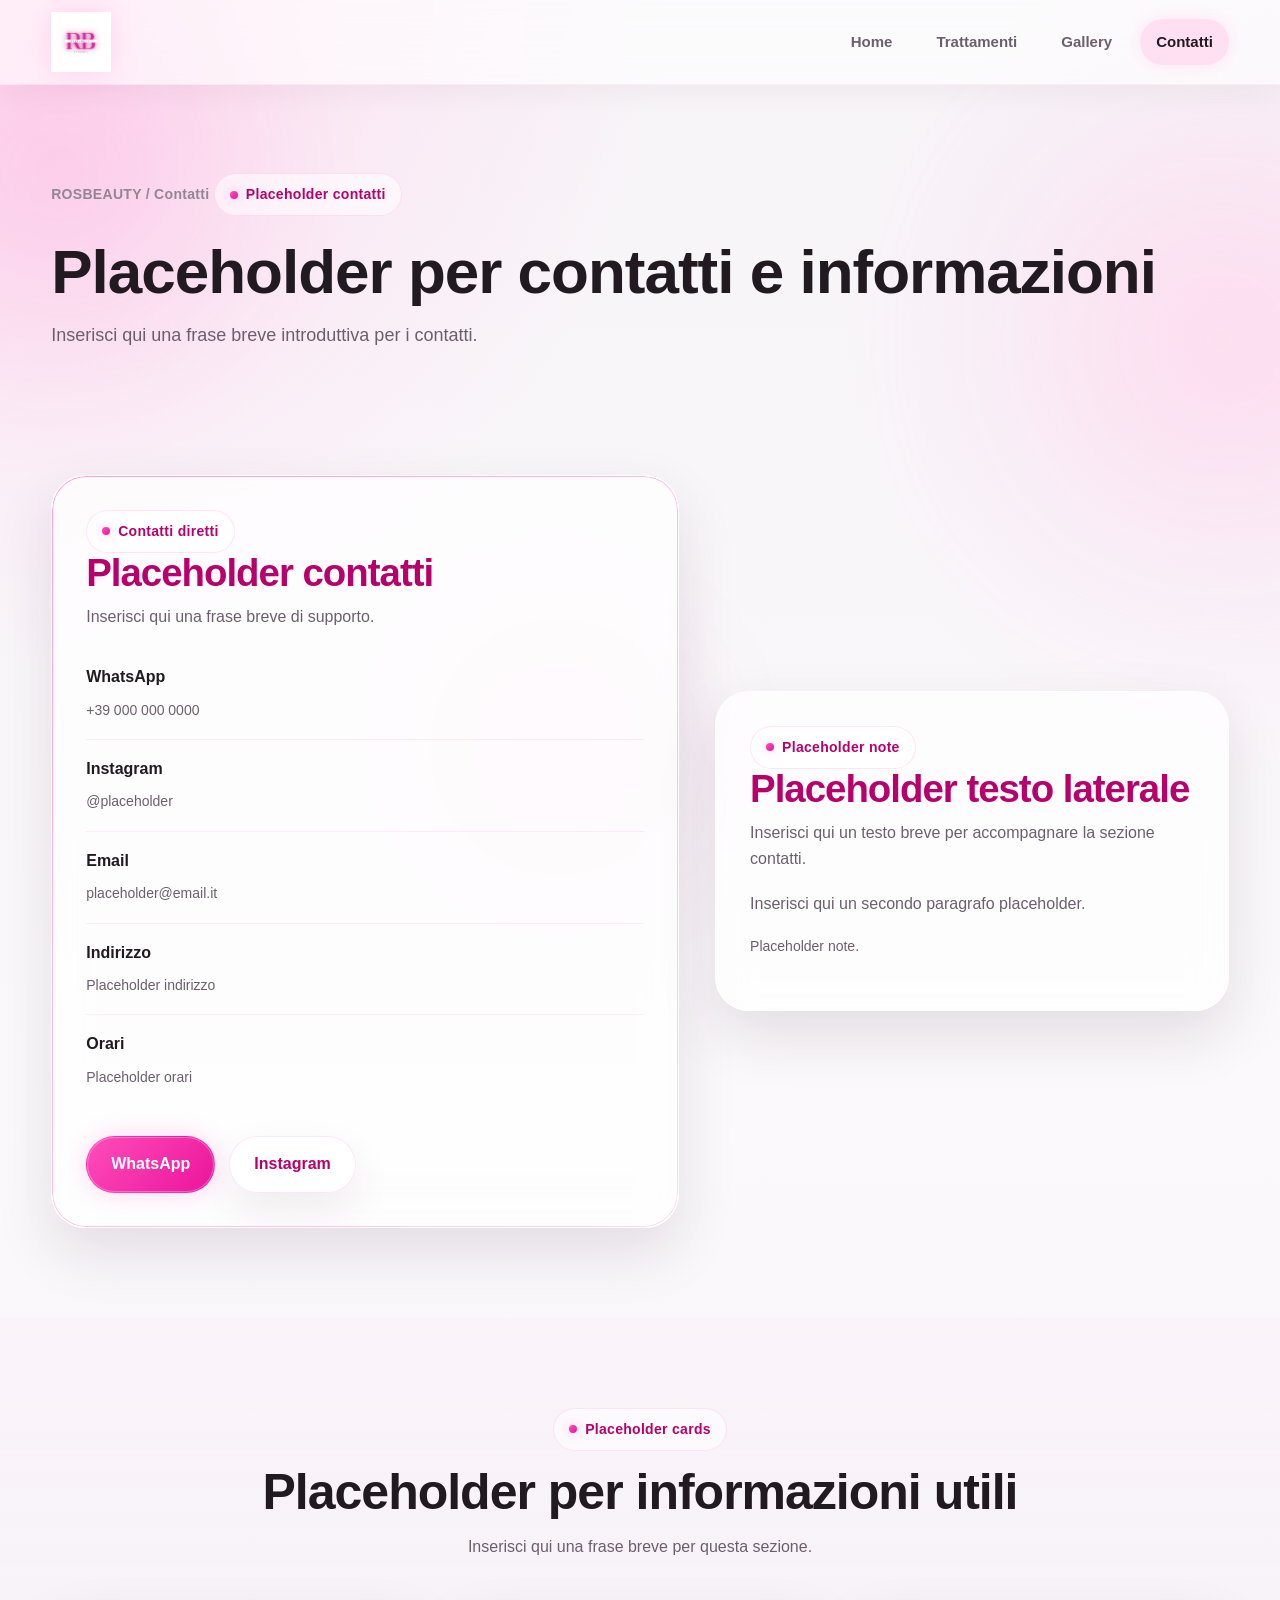
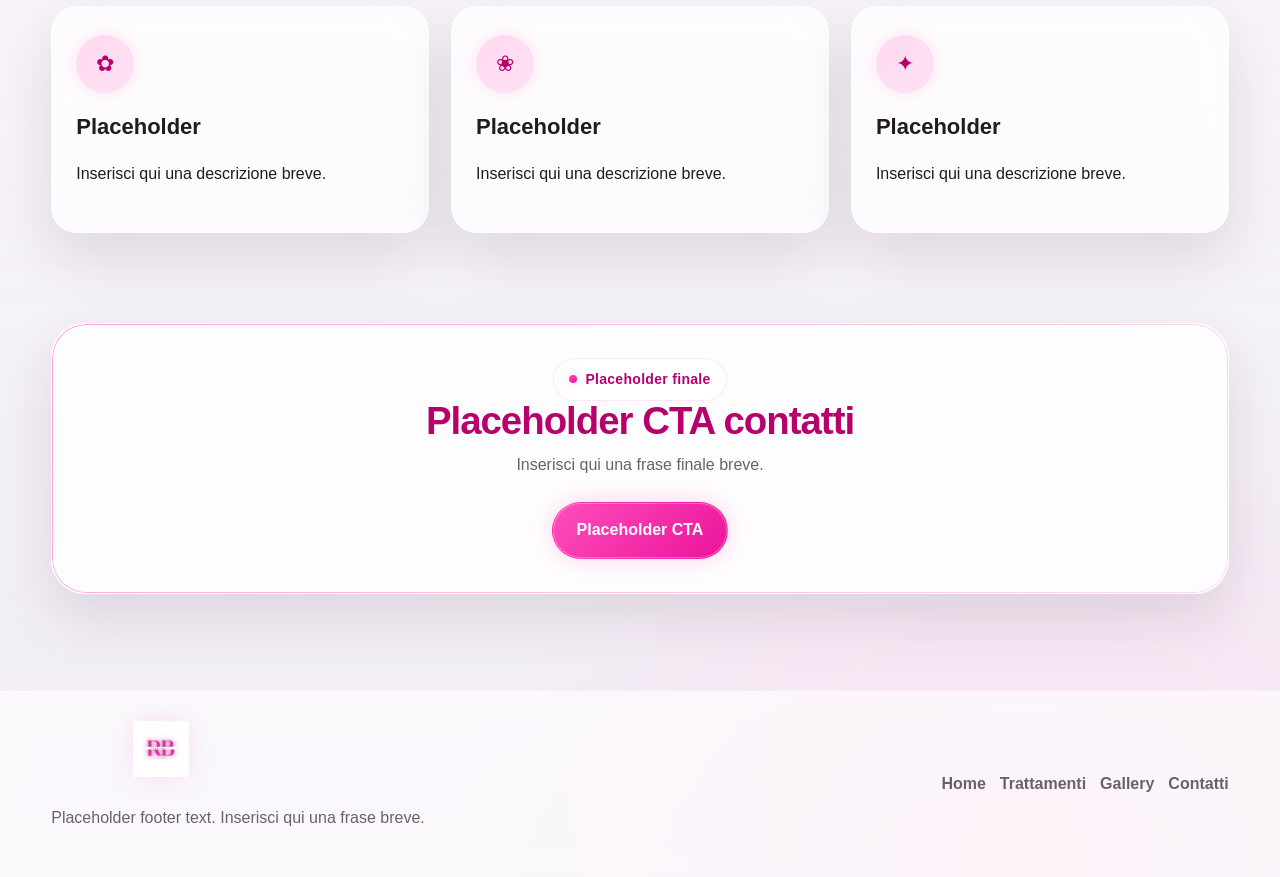
==== commit 5271004f: "Restyle wow con placeholder" ====
--- a/contatti.html
+++ b/contatti.html
@@ -4,20 +4,28 @@
     <meta charset="UTF-8">
     <meta name="viewport" content="width=device-width, initial-scale=1.0">
     <title>Contatti - ROSBEAUTY</title>
-    <meta name="description" content="Contatta ROSBEAUTY per informazioni e appuntamenti.">
+    <meta name="description" content="Placeholder contatti ROSBEAUTY.">
     <link rel="stylesheet" href="style.css">
 </head>
 <body>
-    <div class="bg-blur blur-pink"></div>
-    <div class="bg-blur blur-green"></div>
+    <div class="page-shell">
+        <div class="bg-orb orb-1"></div>
+        <div class="bg-orb orb-2"></div>
+        <div class="bg-orb orb-3"></div>
+        <div class="grid-overlay"></div>
 
-    <div class="page-shell">
         <header>
             <nav class="navbar">
                 <div class="container nav-inner">
-                    <a href="index.html" class="brand" aria-label="Vai alla home di ROSBEAUTY">
+                    <a href="index.html" class="brand" aria-label="Vai alla home">
                         <img src="images/logo.jpeg" alt="Logo ROSBEAUTY" class="logo-img">
                     </a>
+
+                    <button class="menu-toggle" aria-label="Apri menu" aria-expanded="false">
+                        <span></span>
+                        <span></span>
+                        <span></span>
+                    </button>
 
                     <div class="nav-links">
                         <a href="index.html">Home</a>
@@ -31,66 +39,65 @@
 
         <main>
             <section class="page-hero">
-                <div class="container">
+                <div class="container reveal">
                     <span class="page-breadcrumb">ROSBEAUTY / Contatti</span>
-                    <span class="section-tag">Informazioni</span>
-                    <h1>Contattaci</h1>
-                    <p class="page-note">
-                        Per ricevere informazioni sui trattamenti o chiedere disponibilità,
-                        puoi scriverci direttamente tramite i nostri contatti.
+                    <span class="section-tag">Placeholder contatti</span>
+                    <h1>Placeholder per contatti e informazioni</h1>
+                    <p>
+                        Inserisci qui una frase breve introduttiva per i contatti.
                     </p>
                 </div>
             </section>
 
             <section class="section">
                 <div class="container contact-split">
-                    <div class="contact-info-box neon-card">
+                    <div class="contact-info-box neon-card reveal">
                         <span class="section-tag">Contatti diretti</span>
-                        <h2>Scrivici o chiamaci</h2>
+                        <h2>Placeholder contatti</h2>
+                        <p>
+                            Inserisci qui una frase breve di supporto.
+                        </p>
 
                         <ul class="contact-list">
                             <li>
-                                <strong>Telefono / WhatsApp</strong>
+                                <strong>WhatsApp</strong>
                                 <span>+39 000 000 0000</span>
                             </li>
-
+                            <li>
+                                <strong>Instagram</strong>
+                                <span>@placeholder</span>
+                            </li>
                             <li>
                                 <strong>Email</strong>
-                                <span>info@rosbeauty.it</span>
+                                <span>placeholder@email.it</span>
                             </li>
-
-                            <li>
-                                <strong>Instagram</strong>
-                                <span>@rosbeauty_04</span>
-                            </li>
-
                             <li>
                                 <strong>Indirizzo</strong>
-                                <span>Catania</span>
+                                <span>Placeholder indirizzo</span>
                             </li>
-
                             <li>
                                 <strong>Orari</strong>
-                                <span>Da definire</span>
+                                <span>Placeholder orari</span>
                             </li>
                         </ul>
 
                         <div class="inline-actions">
-                            <a href="#" class="btn btn-primary">Apri WhatsApp</a>
+                            <a href="#" class="btn btn-primary">WhatsApp</a>
                             <a href="#" class="btn btn-secondary">Instagram</a>
                         </div>
                     </div>
 
-                    <div class="content-block glass-card">
-                        <span class="section-tag">ROSBEAUTY</span>
-                        <h2>Un piccolo angolo dedicato alla tua bellezza</h2>
+                    <div class="content-block glass-card reveal reveal-delay-1">
+                        <span class="section-tag">Placeholder note</span>
+                        <h2>Placeholder testo laterale</h2>
                         <p>
-                            ROSBEAUTY nasce per offrire un’esperienza fatta di cura,
-                            attenzione ai dettagli e benessere.
+                            Inserisci qui un testo breve per accompagnare la sezione contatti.
                         </p>
                         <p>
-                            Per qualsiasi informazione sui servizi, sui pacchetti speciali
-                            o sui trattamenti disponibili, puoi contattarci direttamente.
+                            Inserisci qui un secondo paragrafo placeholder.
+                        </p>
+                        <p class="contact-form-note">
+                            Placeholder note.
                         </p>
                     </div>
                 </div>
@@ -98,39 +105,45 @@
 
             <section class="section section-soft">
                 <div class="container">
-                    <div class="section-heading">
-                        <span class="section-tag">Servizi</span>
-                        <h2>Su cosa puoi chiedere informazioni</h2>
+                    <div class="section-heading reveal">
+                        <span class="section-tag">Placeholder cards</span>
+                        <h2>Placeholder per informazioni utili</h2>
                         <p>
-                            Puoi scriverci per conoscere meglio i trattamenti, i pacchetti e i dettagli dei servizi.
+                            Inserisci qui una frase breve per questa sezione.
                         </p>
                     </div>
 
                     <div class="info-grid">
-                        <article class="contact-card">
+                        <article class="contact-card reveal reveal-delay-1">
                             <div class="icon-circle">✿</div>
-                            <h3>Trattamenti viso</h3>
-                            <p>
-                                Pulizia viso profonda, purificante, idratante e illuminante.
-                            </p>
+                            <h3>Placeholder</h3>
+                            <p>Inserisci qui una descrizione breve.</p>
                         </article>
 
-                        <article class="contact-card">
+                        <article class="contact-card reveal reveal-delay-2">
                             <div class="icon-circle">❀</div>
-                            <h3>Massaggi e corpo</h3>
-                            <p>
-                                Relax, drenante / anticellulite e decontratturante.
-                            </p>
+                            <h3>Placeholder</h3>
+                            <p>Inserisci qui una descrizione breve.</p>
                         </article>
 
-                        <article class="contact-card">
+                        <article class="contact-card reveal reveal-delay-3">
                             <div class="icon-circle">✦</div>
-                            <h3>Manicure e pedicure</h3>
-                            <p>
-                                Manicure spa, semipermanente, refill, ricostruzione,
-                                colata e pedicure.
-                            </p>
+                            <h3>Placeholder</h3>
+                            <p>Inserisci qui una descrizione breve.</p>
                         </article>
+                    </div>
+                </div>
+            </section>
+
+            <section class="cta-section">
+                <div class="container">
+                    <div class="cta-box neon-card reveal">
+                        <span class="section-tag">Placeholder finale</span>
+                        <h2>Placeholder CTA contatti</h2>
+                        <p>
+                            Inserisci qui una frase finale breve.
+                        </p>
+                        <a href="#" class="btn btn-primary">Placeholder CTA</a>
                     </div>
                 </div>
             </section>
@@ -140,9 +153,7 @@
             <div class="container footer-inner">
                 <div class="footer-brand">
                     <img src="images/logo.jpeg" alt="Logo ROSBEAUTY" class="footer-logo">
-                    <p>
-                        Contatti e informazioni per accompagnarti nella scelta del trattamento più adatto.
-                    </p>
+                    <p>Placeholder footer text. Inserisci qui una frase breve.</p>
                 </div>
 
                 <div class="footer-links">
@@ -154,5 +165,7 @@
             </div>
         </footer>
     </div>
+
+    <script src="site.js"></script>
 </body>
 </html>
--- a/style.css
+++ b/style.css
@@ -7,25 +7,29 @@
 }
 
 :root {
-    --bg: #fffefe;
-    --bg-soft: #fcf7f8;
-    --card: rgba(255, 255, 255, 0.82);
-    --card-strong: rgba(255, 255, 255, 0.92);
-    --text: #2c2a2b;
-    --text-soft: #6e696b;
-    --muted: #938d90;
-    --pink: #e5a8ba;
-    --green: #86a892;
-    --green-strong: #62816f;
-    --green-light: #c6ddd0;
-    --glow-pink: rgba(229, 168, 186, 0.25);
-    --glow-green: rgba(134, 168, 146, 0.22);
-    --shadow-soft: 0 18px 40px rgba(163, 145, 151, 0.10);
-    --shadow-card: 0 20px 50px rgba(147, 130, 137, 0.14);
-    --shadow-neon: 0 0 26px rgba(229, 168, 186, 0.18);
+    --bg: #f7f4f8;
+    --bg-soft: #fbf9fc;
+    --bg-deep: #f1ecf5;
+    --card: rgba(255, 255, 255, 0.72);
+    --card-strong: rgba(255, 255, 255, 0.86);
+    --text: #211a21;
+    --text-soft: #6c5f6d;
+    --muted: #938694;
+    --pink-light: #ffd9ef;
+    --pink: #ff4dbb;
+    --pink-strong: #eb149b;
+    --pink-deep: #b7006c;
+    --line: rgba(255, 77, 187, 0.14);
+    --line-strong: rgba(255, 77, 187, 0.26);
+    --glow-soft: rgba(255, 77, 187, 0.18);
+    --glow-strong: rgba(235, 20, 155, 0.22);
+    --shadow-soft: 0 18px 42px rgba(60, 32, 51, 0.08);
+    --shadow-card: 0 24px 58px rgba(58, 26, 46, 0.12);
+    --shadow-neon: 0 0 30px rgba(255, 77, 187, 0.20);
     --radius-xl: 34px;
     --radius-lg: 26px;
     --radius-md: 20px;
+    --radius-sm: 14px;
     --max-width: 1180px;
 }
 
@@ -34,10 +38,10 @@
     font-family: Arial, sans-serif;
     color: var(--text);
     background:
-        radial-gradient(circle at 0% 0%, rgba(247, 223, 231, 0.75), transparent 28%),
-        radial-gradient(circle at 100% 18%, rgba(198, 221, 208, 0.55), transparent 24%),
-        radial-gradient(circle at 85% 100%, rgba(247, 223, 231, 0.45), transparent 18%),
-        linear-gradient(180deg, #fffefe 0%, #fffdfd 45%, #fcfbfb 100%);
+        radial-gradient(circle at 0% 0%, rgba(255, 217, 239, 0.90), transparent 24%),
+        radial-gradient(circle at 100% 14%, rgba(255, 77, 187, 0.08), transparent 18%),
+        radial-gradient(circle at 80% 100%, rgba(255, 217, 239, 0.62), transparent 20%),
+        linear-gradient(180deg, var(--bg) 0%, var(--bg-soft) 46%, var(--bg-deep) 100%);
     line-height: 1.65;
     overflow-x: hidden;
     position: relative;
@@ -53,44 +57,79 @@
     text-decoration: none;
 }
 
+button,
+input,
+textarea {
+    font: inherit;
+}
+
 .container {
     width: min(92%, var(--max-width));
     margin: 0 auto;
 }
 
-.bg-blur {
+.page-shell {
+    min-height: 100vh;
+    position: relative;
+}
+
+.bg-orb {
     position: fixed;
     border-radius: 50%;
-    filter: blur(80px);
+    filter: blur(95px);
+    pointer-events: none;
     z-index: -1;
-    pointer-events: none;
     opacity: 0.95;
-}
-
-.blur-pink {
-    top: 50px;
-    left: -80px;
-    width: 260px;
-    height: 260px;
-    background: var(--glow-pink);
-}
-
-.blur-green {
-    right: -90px;
-    bottom: 70px;
+    animation: floatOrb 10s ease-in-out infinite;
+}
+
+.orb-1 {
+    top: 20px;
+    left: -90px;
     width: 300px;
     height: 300px;
-    background: var(--glow-green);
+    background: var(--glow-soft);
+}
+
+.orb-2 {
+    top: 180px;
+    right: -100px;
+    width: 320px;
+    height: 320px;
+    background: rgba(255, 217, 239, 0.78);
+    animation-delay: 1.6s;
+}
+
+.orb-3 {
+    left: 35%;
+    bottom: 35px;
+    width: 220px;
+    height: 220px;
+    background: rgba(235, 20, 155, 0.10);
+    animation-delay: 3.2s;
+}
+
+.grid-overlay {
+    position: fixed;
+    inset: 0;
+    z-index: -2;
+    pointer-events: none;
+    opacity: 0.25;
+    background-image:
+        linear-gradient(rgba(255, 255, 255, 0.18) 1px, transparent 1px),
+        linear-gradient(90deg, rgba(255, 255, 255, 0.18) 1px, transparent 1px);
+    background-size: 28px 28px;
+    mask-image: radial-gradient(circle at center, black 32%, transparent 86%);
 }
 
 .navbar {
     position: sticky;
     top: 0;
     z-index: 100;
-    background: rgba(255, 255, 255, 0.76);
-    backdrop-filter: blur(16px);
-    border-bottom: 1px solid rgba(229, 168, 186, 0.16);
-    box-shadow: 0 8px 26px rgba(180, 165, 170, 0.06);
+    background: rgba(255, 255, 255, 0.62);
+    backdrop-filter: blur(18px);
+    border-bottom: 1px solid rgba(255, 77, 187, 0.08);
+    box-shadow: 0 8px 28px rgba(58, 31, 47, 0.05);
 }
 
 .nav-inner {
@@ -99,6 +138,7 @@
     align-items: center;
     justify-content: space-between;
     gap: 20px;
+    position: relative;
 }
 
 .brand {
@@ -107,10 +147,39 @@
 }
 
 .logo-img {
-    height: 58px;
+    height: 60px;
     width: auto;
     object-fit: contain;
-    filter: drop-shadow(0 0 10px rgba(229, 168, 186, 0.25));
+    filter: drop-shadow(0 0 14px rgba(255, 77, 187, 0.18));
+    transition: transform 0.35s ease, filter 0.35s ease;
+}
+
+.brand:hover .logo-img {
+    transform: scale(1.03);
+    filter: drop-shadow(0 0 20px rgba(255, 77, 187, 0.30));
+}
+
+.menu-toggle {
+    display: none;
+    width: 48px;
+    height: 48px;
+    border: 1px solid rgba(255, 77, 187, 0.12);
+    background: rgba(255, 255, 255, 0.74);
+    border-radius: 14px;
+    align-items: center;
+    justify-content: center;
+    flex-direction: column;
+    gap: 5px;
+    cursor: pointer;
+    box-shadow: var(--shadow-soft);
+}
+
+.menu-toggle span {
+    width: 18px;
+    height: 2px;
+    background: var(--pink-deep);
+    border-radius: 999px;
+    transition: 0.25s ease;
 }
 
 .nav-links {
@@ -124,68 +193,73 @@
     padding: 11px 16px;
     border-radius: 999px;
     color: var(--text-soft);
+    font-size: 15px;
+    font-weight: 700;
     transition: 0.25s ease;
-    font-size: 15px;
-    font-weight: 600;
 }
 
 .nav-links a:hover,
 .nav-links a.active {
     color: var(--text);
-    background: rgba(247, 223, 231, 0.70);
-    box-shadow: 0 0 18px rgba(229, 168, 186, 0.14);
+    background: rgba(255, 217, 239, 0.78);
+    box-shadow: 0 0 16px rgba(255, 77, 187, 0.12);
+}
+
+.hero,
+.page-hero {
+    position: relative;
 }
 
 .hero {
-    padding: 100px 0 80px;
+    padding: 110px 0 90px;
 }
 
 .hero-grid,
-.about-split,
-.contact-split,
-.prices-grid,
-.gallery-preview,
-.gallery-layout,
-.info-grid {
+.split-showcase,
+.contact-split {
     display: grid;
-    gap: 24px;
-}
-
-.hero-grid {
-    grid-template-columns: 1.08fr 0.92fr;
+    grid-template-columns: 1.1fr 0.9fr;
+    gap: 36px;
     align-items: center;
 }
 
-.about-split,
-.contact-split {
-    grid-template-columns: 1fr 1fr;
-}
-
-.prices-grid {
-    grid-template-columns: 1fr 1fr;
-}
-
-.gallery-preview,
-.gallery-layout {
-    grid-template-columns: repeat(3, 1fr);
-}
-
-.info-grid {
-    grid-template-columns: repeat(3, 1fr);
+.page-hero {
+    padding: 88px 0 34px;
+}
+
+.page-hero.compact {
+    padding-bottom: 18px;
 }
 
 .hero-badge,
-.section-tag {
+.section-tag,
+.hero-card-chip,
+.combo-label,
+.mini-pill,
+.gallery-label,
+.price-tag {
     display: inline-flex;
     align-items: center;
     gap: 8px;
+    width: fit-content;
     padding: 9px 15px;
     border-radius: 999px;
-    background: rgba(198, 221, 208, 0.32);
-    border: 1px solid rgba(134, 168, 146, 0.18);
-    color: var(--green-strong);
+    border: 1px solid rgba(255, 77, 187, 0.14);
+    background: rgba(255, 255, 255, 0.56);
+    backdrop-filter: blur(10px);
+}
+
+.hero-badge,
+.section-tag,
+.page-breadcrumb,
+.hero-card-chip,
+.combo-label,
+.mini-pill,
+.price-tag {
+    color: var(--pink-deep);
     font-size: 14px;
     font-weight: 700;
+    letter-spacing: 0.3px;
 }
 
 .hero-badge::before,
@@ -194,109 +268,170 @@
     width: 8px;
     height: 8px;
     border-radius: 50%;
-    background: linear-gradient(135deg, var(--pink), var(--green-light));
+    background: linear-gradient(135deg, var(--pink), var(--pink-strong));
+    box-shadow: 0 0 12px rgba(255, 77, 187, 0.36);
+}
+
+.page-breadcrumb {
+    display: inline-block;
+    margin-bottom: 16px;
+    color: var(--muted);
 }
 
 .hero h1,
+.page-hero h1,
+.section-heading h2,
+.cta-box h2,
+.showcase-text h2,
+.content-block h2,
+.contact-info-box h2 {
+    line-height: 1.02;
+    letter-spacing: -1px;
+}
+
+.hero h1 {
+    margin: 18px 0;
+    font-size: clamp(42px, 5.4vw, 78px);
+    max-width: 760px;
+}
+
 .page-hero h1 {
     margin: 18px 0;
-    font-size: clamp(40px, 5.2vw, 72px);
-    line-height: 1.02;
-    letter-spacing: -1px;
+    font-size: clamp(36px, 5vw, 62px);
+}
+
+.gradient-text {
+    background: linear-gradient(135deg, var(--pink-deep), var(--pink), #ff88d2);
+    -webkit-background-clip: text;
+    background-clip: text;
+    color: transparent;
 }
 
 .hero p,
 .page-hero p,
 .section-heading p,
+.showcase-text p,
+.feature-box p,
 .service-card p,
-.feature-box p,
-.price-item p,
-.contact-list li,
-.contact-card p,
+.combo-card p,
 .cta-box p,
 .footer-inner p,
-.hero-panel p,
-.content-block p {
+.content-block p,
+.contact-info-box p,
+.contact-list li,
+.price-note,
+.price-item p {
     color: var(--text-soft);
+}
+
+.hero p,
+.page-hero p {
+    margin: 0;
+    max-width: 700px;
+    font-size: 18px;
+}
+
+.hero-buttons,
+.inline-actions,
+.hero-mini-info {
+    display: flex;
+    flex-wrap: wrap;
+    gap: 14px;
 }
 
 .hero-buttons,
 .inline-actions {
-    display: flex;
-    flex-wrap: wrap;
-    gap: 14px;
     margin-top: 30px;
+}
+
+.hero-mini-info {
+    margin-top: 18px;
+}
+
+.mini-pill {
+    font-size: 13px;
+    padding: 8px 13px;
 }
 
 .btn {
     display: inline-flex;
     align-items: center;
     justify-content: center;
-    min-height: 52px;
+    min-height: 54px;
     padding: 14px 24px;
     border-radius: 999px;
+    border: 1px solid transparent;
     font-weight: 700;
-    border: 1px solid transparent;
-    transition: 0.25s ease;
+    position: relative;
+    overflow: hidden;
+    transition: transform 0.25s ease, box-shadow 0.25s ease, background 0.25s ease;
 }
 
 .btn:hover {
     transform: translateY(-2px);
 }
 
+.btn::after {
+    content: "";
+    position: absolute;
+    top: -40%;
+    left: -35%;
+    width: 30%;
+    height: 180%;
+    background: rgba(255, 255, 255, 0.24);
+    transform: rotate(24deg);
+    transition: transform 0.5s ease;
+}
+
+.btn:hover::after {
+    transform: translateX(260%) rotate(24deg);
+}
+
 .btn-primary {
     color: #ffffff;
-    background: linear-gradient(135deg, var(--pink), var(--green));
-    box-shadow:
-        0 0 0 1px rgba(255, 255, 255, 0.35) inset,
-        0 0 24px rgba(229, 168, 186, 0.18);
+    background: linear-gradient(135deg, var(--pink), var(--pink-strong));
+    box-shadow: 0 0 0 1px rgba(255, 255, 255, 0.30) inset, 0 0 24px rgba(255, 77, 187, 0.22);
+}
+
+.btn-primary:hover {
+    box-shadow: 0 0 0 1px rgba(255, 255, 255, 0.30) inset, 0 0 34px rgba(255, 77, 187, 0.30);
 }
 
 .btn-secondary {
-    background: rgba(255, 255, 255, 0.82);
-    color: var(--green-strong);
-    border-color: rgba(134, 168, 146, 0.24);
+    background: rgba(255, 255, 255, 0.78);
+    color: var(--pink-deep);
+    border-color: rgba(255, 77, 187, 0.14);
     box-shadow: var(--shadow-soft);
+}
+
+.btn-secondary:hover {
+    box-shadow: 0 0 22px rgba(255, 77, 187, 0.10);
 }
 
 .btn-outline {
     background: transparent;
-    color: var(--green-strong);
-    border-color: rgba(134, 168, 146, 0.28);
+    color: var(--pink-deep);
+    border-color: rgba(255, 77, 187, 0.18);
+}
+
+.btn-outline:hover {
+    background: rgba(255, 217, 239, 0.28);
 }
 
 .glass-card,
 .service-card,
-.gallery-box,
+.combo-card,
+.feature-box,
+.cta-box,
 .price-list,
 .content-block,
 .contact-info-box,
-.about-box,
-.feature-box,
-.cta-box,
-.contact-card,
-.hero-panel {
+.gallery-box,
+.contact-card {
     background: var(--card);
-    backdrop-filter: blur(14px);
-    border: 1px solid rgba(255, 255, 255, 0.72);
+    backdrop-filter: blur(18px);
+    border: 1px solid rgba(255, 255, 255, 0.74);
     box-shadow: var(--shadow-card);
-    border-radius: var(--radius-lg);
-}
-
-.about-box,
-.content-block,
-.contact-info-box,
-.cta-box,
-.hero-panel {
-    padding: 34px;
-    border-radius: var(--radius-xl);
-}
-
-.service-card,
-.price-list,
-.contact-card,
-.feature-box {
-    padding: 28px 24px;
 }
 
 .neon-card {
@@ -310,204 +445,326 @@
     inset: 0;
     border-radius: inherit;
     padding: 1px;
-    background: linear-gradient(135deg, rgba(229, 168, 186, 0.60), rgba(198, 221, 208, 0.62));
+    background: linear-gradient(135deg, rgba(255, 77, 187, 0.54), rgba(255, 217, 239, 0.98));
     -webkit-mask: linear-gradient(#fff 0 0) content-box, linear-gradient(#fff 0 0);
     -webkit-mask-composite: xor;
     mask-composite: exclude;
     pointer-events: none;
 }
 
-.hero-panel h2,
-.about-box h2,
+.hero-visual {
+    position: relative;
+    min-height: 460px;
+    display: flex;
+    align-items: center;
+    justify-content: center;
+}
+
+.hero-main-card,
+.content-block,
+.contact-info-box,
+.cta-box {
+    border-radius: var(--radius-xl);
+    padding: 34px;
+}
+
+.hero-main-card {
+    width: 100%;
+    max-width: 500px;
+    position: relative;
+}
+
+.hero-card-top {
+    display: flex;
+    justify-content: space-between;
+    gap: 10px;
+    flex-wrap: wrap;
+    margin-bottom: 18px;
+}
+
+.hero-main-card h2,
 .content-block h2,
+.contact-info-box h2,
 .cta-box h2 {
-    margin: 0 0 14px;
-    font-size: 40px;
-    line-height: 1.08;
-}
-
-.hero-points {
+    margin: 0 0 12px;
+    font-size: clamp(28px, 3vw, 40px);
+    color: var(--pink-deep);
+}
+
+.hero-main-card p,
+.content-block p,
+.contact-info-box p {
+    margin: 0 0 18px;
+}
+
+.hero-stats {
     display: grid;
-    gap: 12px;
-    margin-top: 20px;
-}
-
-.hero-point {
-    display: flex;
-    align-items: center;
-    gap: 12px;
-    padding: 14px 15px;
-    border-radius: 16px;
+    grid-template-columns: repeat(3, 1fr);
+    gap: 14px;
+}
+
+.stat-box {
+    padding: 16px 14px;
+    border-radius: 18px;
     background: rgba(255, 255, 255, 0.52);
-    border: 1px solid rgba(229, 168, 186, 0.14);
-}
-
-.hero-point-icon,
+    border: 1px solid rgba(255, 77, 187, 0.10);
+}
+
+.stat-box strong,
+.price-item strong,
+.contact-list strong {
+    display: block;
+    margin-bottom: 6px;
+    color: var(--text);
+}
+
+.stat-box span,
+.price-item span,
+.contact-list span {
+    color: var(--text-soft);
+    font-size: 14px;
+}
+
+.floating-card {
+    animation: floatCard 5.5s ease-in-out infinite;
+}
+
+.floating-badge {
+    position: absolute;
+    z-index: 2;
+    padding: 11px 16px;
+    border-radius: 999px;
+    background: rgba(255, 255, 255, 0.82);
+    color: var(--pink-deep);
+    font-weight: 700;
+    border: 1px solid rgba(255, 77, 187, 0.14);
+    box-shadow: var(--shadow-soft);
+    backdrop-filter: blur(12px);
+}
+
+.floating-badge-1 {
+    top: 10%;
+    right: 8%;
+    animation: floatTag 4s ease-in-out infinite;
+}
+
+.floating-badge-2 {
+    bottom: 10%;
+    left: 5%;
+    animation: floatTag 4.8s ease-in-out infinite;
+}
+
+.section {
+    padding: 90px 0;
+    position: relative;
+}
+
+.section-soft {
+    background: linear-gradient(180deg, rgba(255, 217, 239, 0.12), rgba(255, 255, 255, 0.06));
+}
+
+.section-heading {
+    max-width: 780px;
+    margin: 0 auto 46px;
+    text-align: center;
+}
+
+.section-heading h2 {
+    margin: 16px 0 14px;
+    font-size: clamp(32px, 4vw, 50px);
+}
+
+.cards-grid,
+.combo-grid,
+.gallery-layout,
+.gallery-preview,
+.info-grid,
+.prices-grid {
+    display: grid;
+    gap: 22px;
+}
+
+.cards-grid {
+    grid-template-columns: repeat(4, 1fr);
+}
+
+.combo-grid,
+.gallery-preview,
+.gallery-layout,
+.info-grid {
+    grid-template-columns: repeat(3, 1fr);
+}
+
+.prices-grid {
+    grid-template-columns: 1fr 1fr;
+}
+
+.service-card,
+.combo-card,
+.feature-box,
+.gallery-box,
+.contact-card,
+.price-list {
+    border-radius: var(--radius-lg);
+    padding: 28px 24px;
+    transition: transform 0.30s ease, box-shadow 0.30s ease;
+}
+
+.service-card:hover,
+.combo-card:hover,
+.feature-box:hover,
+.gallery-box:hover,
+.contact-card:hover,
+.price-list:hover {
+    transform: translateY(-8px);
+    box-shadow: var(--shadow-card), 0 0 26px rgba(255, 77, 187, 0.12);
+}
+
 .icon-circle {
-    width: 56px;
-    height: 56px;
+    width: 58px;
+    height: 58px;
     border-radius: 50%;
     display: grid;
     place-items: center;
-    background: linear-gradient(135deg, rgba(247, 223, 231, 0.92), rgba(198, 221, 208, 0.85));
-    color: var(--green-strong);
-    box-shadow: var(--shadow-neon);
-}
-
-.hero-point-icon {
-    width: 38px;
-    height: 38px;
-    flex-shrink: 0;
-}
-
-.section {
-    padding: 86px 0;
-}
-
-.section-soft {
-    background: linear-gradient(180deg, rgba(247, 223, 231, 0.16), rgba(198, 221, 208, 0.14));
-}
-
-.section-heading {
-    max-width: 760px;
-    margin: 0 auto 44px;
-    text-align: center;
-}
-
-.section-heading h2 {
-    margin: 16px 0 14px;
-    font-size: clamp(30px, 4vw, 48px);
-    line-height: 1.08;
-}
-
-.cards-grid {
-    display: grid;
-    grid-template-columns: repeat(4, 1fr);
-    gap: 22px;
-}
-
-.cards-grid-bottom {
-    grid-template-columns: 1fr;
-    margin-top: 22px;
-}
-
-.service-card-wide {
-    max-width: 420px;
-}
-
-.service-card:hover,
-.gallery-box:hover,
-.price-list:hover,
-.contact-card:hover {
-    transform: translateY(-6px);
-    box-shadow: var(--shadow-card), 0 0 24px rgba(229, 168, 186, 0.12);
-}
-
-.service-card,
-.gallery-box,
-.price-list,
-.contact-card {
-    transition: 0.25s ease;
+    margin-bottom: 16px;
+    background: linear-gradient(135deg, rgba(255, 217, 239, 0.98), rgba(255, 77, 187, 0.16));
+    color: var(--pink-deep);
+    font-size: 22px;
+    box-shadow: 0 0 18px rgba(255, 77, 187, 0.14);
 }
 
 .service-card h3,
+.combo-card h3,
 .feature-box h3,
+.contact-card h3,
 .price-list h3,
-.contact-card h3 {
+.gallery-box h3 {
     margin: 0 0 10px;
     font-size: 22px;
 }
 
+.showcase-text h2 {
+    margin: 16px 0 14px;
+    font-size: clamp(32px, 4vw, 48px);
+}
+
+.showcase-stack {
+    display: grid;
+    gap: 18px;
+}
+
+.marquee-section {
+    padding: 22px 0;
+}
+
+.marquee-wrap {
+    overflow: hidden;
+    border-top: 1px solid rgba(255, 77, 187, 0.10);
+    border-bottom: 1px solid rgba(255, 77, 187, 0.10);
+    background: rgba(255, 255, 255, 0.42);
+    backdrop-filter: blur(10px);
+}
+
+.marquee-track {
+    display: flex;
+    gap: 38px;
+    width: max-content;
+    padding: 16px 0;
+    animation: marqueeMove 22s linear infinite;
+}
+
+.marquee-track span {
+    color: var(--pink-deep);
+    font-weight: 800;
+    letter-spacing: 0.18em;
+    font-size: 14px;
+}
+
+.combo-card {
+    min-height: 220px;
+}
+
+.gallery-box {
+    min-height: 260px;
+    display: flex;
+    align-items: flex-end;
+    background: linear-gradient(135deg, rgba(255, 217, 239, 0.72), rgba(255, 255, 255, 0.82));
+}
+
+.gallery-box.tall {
+    min-height: 340px;
+}
+
+.gallery-label {
+    font-size: 13px;
+    font-weight: 700;
+    color: var(--pink-deep);
+}
+
+.placeholder-photo {
+    min-height: 220px;
+    border-radius: 22px;
+    background: linear-gradient(135deg, rgba(255, 217, 239, 0.80), rgba(255, 255, 255, 0.62));
+    border: 1px solid rgba(255, 77, 187, 0.10);
+    box-shadow: var(--shadow-card);
+}
+
 .price-list h3 {
-    color: var(--green-strong);
-    font-size: 24px;
-    margin-bottom: 20px;
+    color: var(--pink-deep);
+    margin-bottom: 18px;
+}
+
+.price-note {
+    margin-bottom: 18px;
 }
 
 .price-item {
     display: flex;
+    align-items: flex-start;
     justify-content: space-between;
-    gap: 20px;
-    align-items: flex-start;
+    gap: 18px;
     padding: 14px 0;
-    border-bottom: 1px solid rgba(134, 168, 146, 0.14);
-}
-
-.price-item:last-child,
+    border-bottom: 1px solid rgba(255, 77, 187, 0.10);
+}
+
+.price-item:last-child {
+    border-bottom: none;
+    padding-bottom: 0;
+}
+
+.price-tag {
+    white-space: nowrap;
+    font-size: 12px;
+}
+
+.contact-list {
+    list-style: none;
+    padding: 0;
+    margin: 0 0 22px;
+}
+
+.contact-list li {
+    padding: 16px 0;
+    border-bottom: 1px solid rgba(255, 77, 187, 0.10);
+}
+
 .contact-list li:last-child {
     border-bottom: none;
 }
 
-.price-item strong,
-.contact-list strong {
-    color: var(--text);
-    display: block;
-    margin-bottom: 5px;
-}
-
-.price-item span {
-    color: var(--green-strong);
-    font-weight: 700;
-    white-space: nowrap;
-}
-
-.page-hero {
-    padding: 88px 0 40px;
-}
-
-.page-hero.compact {
-    padding-bottom: 24px;
-}
-
-.page-breadcrumb {
-    display: inline-block;
-    margin-bottom: 16px;
+.contact-form-note {
+    margin-top: 16px;
     color: var(--muted);
-    font-weight: 700;
     font-size: 14px;
 }
 
-.contact-list {
-    margin: 0;
-    padding: 0;
-    list-style: none;
-}
-
-.contact-list li {
-    padding: 16px 0;
-    border-bottom: 1px solid rgba(134, 168, 146, 0.14);
-}
-
-.gallery-box {
-    min-height: 280px;
-    display: flex;
-    align-items: center;
-    justify-content: center;
-    padding: 18px;
-    text-align: center;
-    background: linear-gradient(135deg, rgba(247, 223, 231, 0.62), rgba(198, 221, 208, 0.58));
-    color: var(--green-strong);
-    font-size: 21px;
-    font-weight: 700;
-}
-
-.gallery-box.tall {
-    min-height: 360px;
-}
-
-.gallery-label {
-    padding: 10px 14px;
-    border-radius: 999px;
-    background: rgba(255, 255, 255, 0.70);
-    box-shadow: var(--shadow-soft);
-}
-
 .cta-section {
-    padding: 0 0 92px;
+    padding: 0 0 96px;
 }
 
 .cta-box {
     text-align: center;
+    background: var(--card-strong);
 }
 
 .cta-box p {
@@ -516,8 +773,8 @@
 }
 
 footer {
-    border-top: 1px solid rgba(229, 168, 186, 0.14);
-    background: rgba(255, 255, 255, 0.70);
+    border-top: 1px solid rgba(255, 77, 187, 0.08);
+    background: rgba(255, 255, 255, 0.62);
     backdrop-filter: blur(14px);
 }
 
@@ -537,10 +794,11 @@
 }
 
 .footer-logo {
-    height: 54px;
+    height: 56px;
     width: auto;
+    object-fit: contain;
     max-width: 220px;
-    filter: drop-shadow(0 0 8px rgba(229, 168, 186, 0.18));
+    filter: drop-shadow(0 0 12px rgba(255, 77, 187, 0.18));
 }
 
 .footer-links {
@@ -552,79 +810,162 @@
 
 .footer-links a {
     color: var(--text-soft);
-    font-weight: 600;
+    font-weight: 700;
+}
+
+.footer-links a:hover {
+    color: var(--pink-deep);
+}
+
+.reveal {
+    opacity: 0;
+    transform: translateY(26px);
+    transition: opacity 0.8s ease, transform 0.8s ease;
+}
+
+.reveal-delay-1 {
+    transition-delay: 0.08s;
+}
+
+.reveal-delay-2 {
+    transition-delay: 0.16s;
+}
+
+.reveal-delay-3 {
+    transition-delay: 0.24s;
+}
+
+.reveal-delay-4 {
+    transition-delay: 0.32s;
+}
+
+.reveal.is-visible {
+    opacity: 1;
+    transform: translateY(0);
+}
+
+@keyframes floatOrb {
+    0%, 100% { transform: translateY(0) translateX(0); }
+    50% { transform: translateY(-18px) translateX(8px); }
+}
+
+@keyframes floatCard {
+    0%, 100% { transform: translateY(0); }
+    50% { transform: translateY(-10px); }
+}
+
+@keyframes floatTag {
+    0%, 100% { transform: translateY(0); }
+    50% { transform: translateY(-8px); }
+}
+
+@keyframes marqueeMove {
+    from { transform: translateX(0); }
+    to { transform: translateX(-50%); }
 }
 
 @media (max-width: 1100px) {
     .cards-grid,
+    .combo-grid,
+    .gallery-preview,
+    .gallery-layout,
     .info-grid {
         grid-template-columns: repeat(2, 1fr);
     }
-
-    .gallery-preview,
-    .gallery-layout {
-        grid-template-columns: 1fr 1fr;
-    }
 }
 
 @media (max-width: 920px) {
     .hero-grid,
-    .about-split,
+    .split-showcase,
     .contact-split,
     .prices-grid {
         grid-template-columns: 1fr;
     }
-}
-
-@media (max-width: 700px) {
-    .nav-inner {
+
+    .hero {
+        padding-top: 88px;
+    }
+
+    .hero-visual {
+        min-height: auto;
+    }
+}
+
+@media (max-width: 760px) {
+    .menu-toggle {
+        display: inline-flex;
+    }
+
+    .nav-links {
+        position: absolute;
+        top: calc(100% + 10px);
+        left: 0;
+        right: 0;
+        display: flex;
         flex-direction: column;
-        justify-content: center;
-        padding: 14px 0;
-    }
-
-    .nav-links,
+        align-items: stretch;
+        gap: 10px;
+        padding: 14px;
+        border-radius: 22px;
+        background: rgba(255, 255, 255, 0.88);
+        backdrop-filter: blur(18px);
+        box-shadow: var(--shadow-card);
+        border: 1px solid rgba(255, 77, 187, 0.10);
+        opacity: 0;
+        pointer-events: none;
+        transform: translateY(-8px);
+        transition: 0.25s ease;
+    }
+
+    .nav-links.open {
+        opacity: 1;
+        pointer-events: auto;
+        transform: translateY(0);
+    }
+
+    .nav-links a {
+        text-align: center;
+    }
+
     .cards-grid,
+    .combo-grid,
+    .gallery-preview,
+    .gallery-layout,
     .info-grid,
-    .gallery-preview,
-    .gallery-layout {
+    .hero-stats {
         grid-template-columns: 1fr;
-        justify-content: center;
     }
 
     .section {
-        padding: 68px 0;
-    }
-
-    .hero-panel,
-    .about-box,
-    .feature-box,
+        padding: 72px 0;
+    }
+
+    .hero-main-card,
     .content-block,
     .contact-info-box,
     .cta-box,
     .service-card,
+    .combo-card,
+    .feature-box,
+    .gallery-box,
     .contact-card,
     .price-list {
         padding: 24px;
     }
 
-    .about-box h2,
-    .content-block h2,
-    .cta-box h2,
-    .hero-panel h2 {
-        font-size: 31px;
-    }
-
-    .gallery-box,
-    .gallery-box.tall {
-        min-height: 220px;
+    .hero h1 {
+        font-size: clamp(38px, 8vw, 56px);
     }
 
     .logo-img {
-        height: 50px;
+        height: 52px;
     }
 
     .footer-logo {
         height: 48px;
     }
-}
+
+    .floating-badge {
+        display: none;
+    }
+}
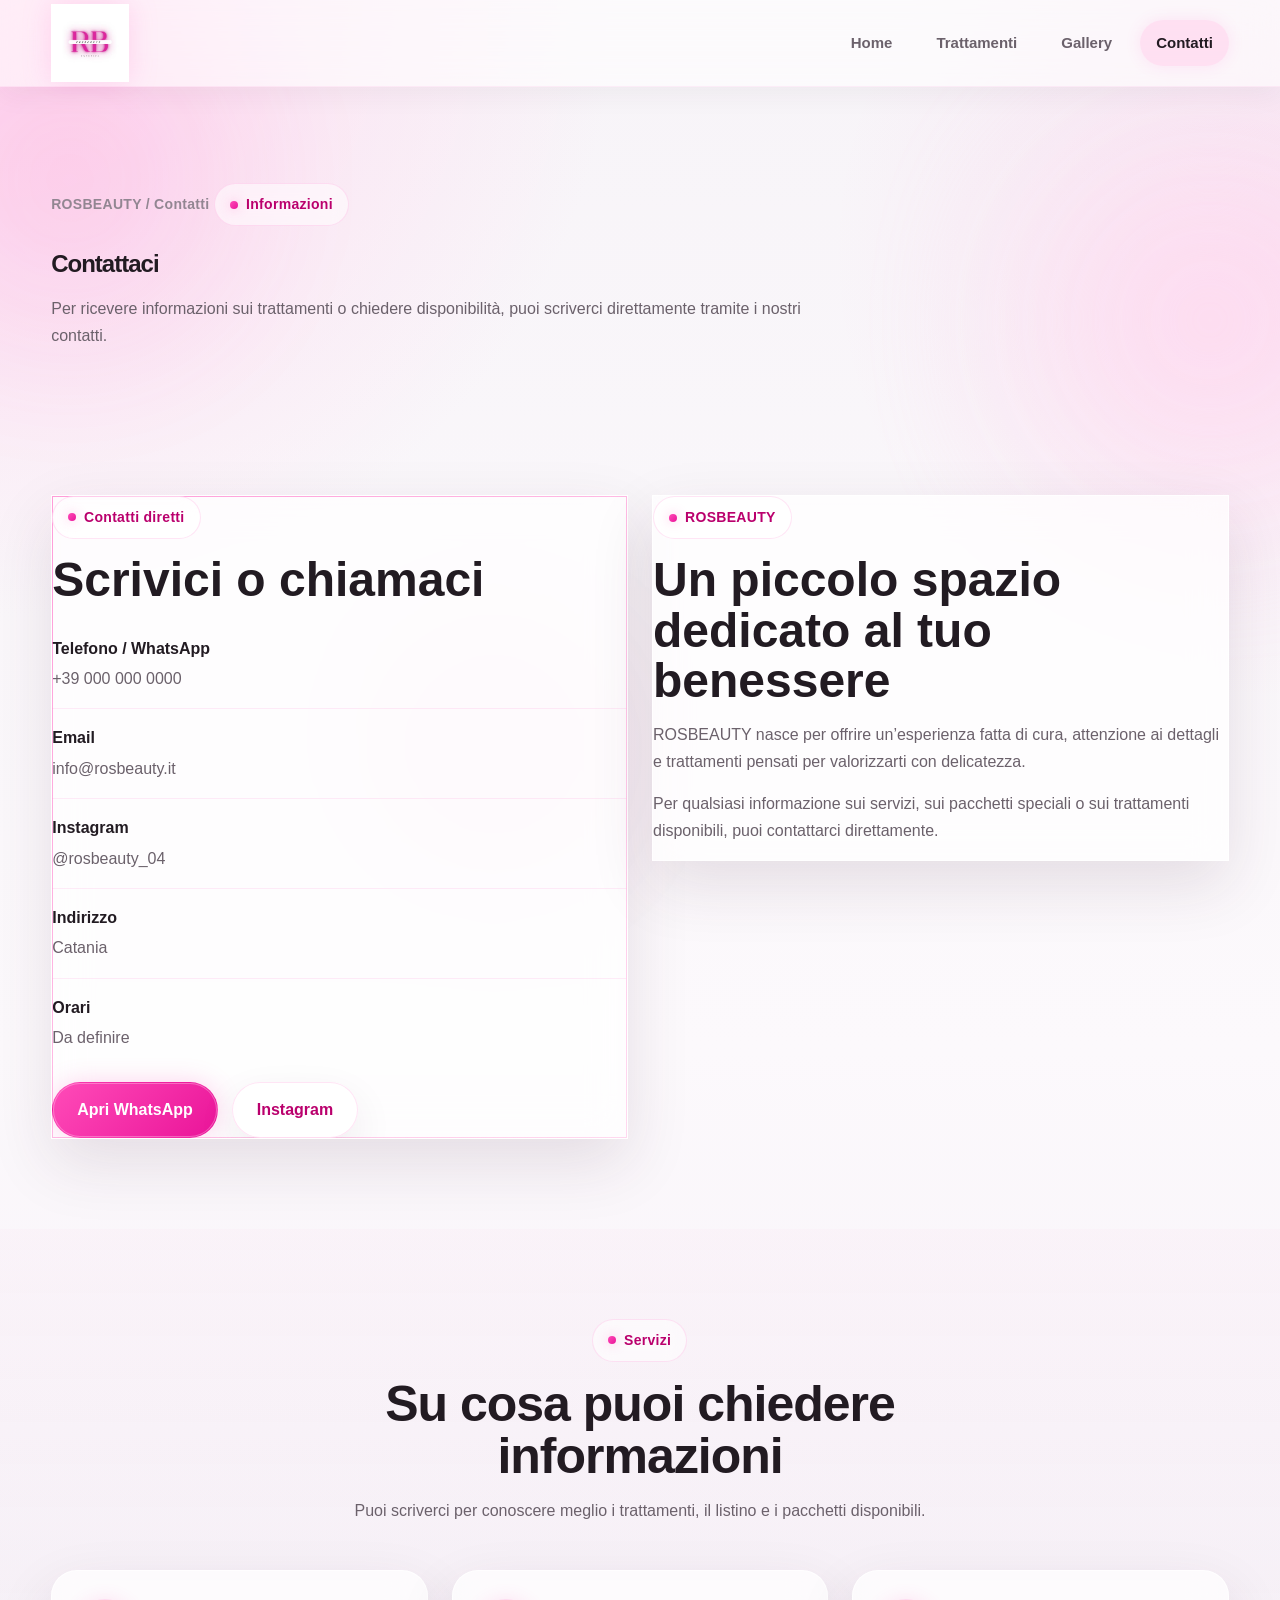
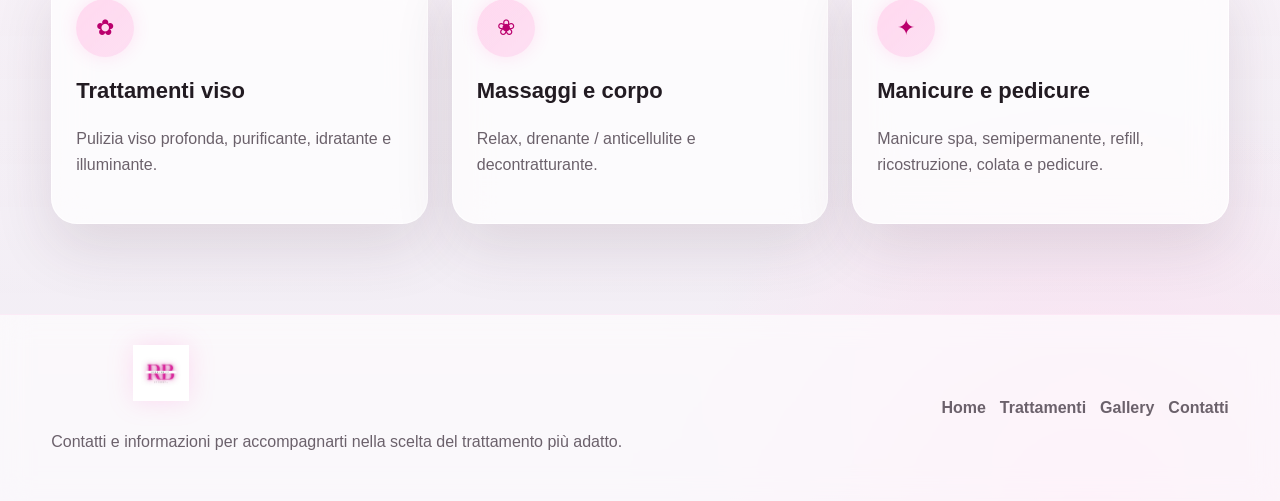
==== commit d8dca19a: "Ripristino css originale con animazioni" ====
--- a/contatti.html
+++ b/contatti.html
@@ -3,8 +3,8 @@
 <head>
     <meta charset="UTF-8">
     <meta name="viewport" content="width=device-width, initial-scale=1.0">
-    <title>Contatti - ROSBEAUTY</title>
-    <meta name="description" content="Placeholder contatti ROSBEAUTY.">
+    <title>ROSBEAUTY - Contatti</title>
+    <meta name="description" content="Contatta ROSBEAUTY per informazioni e appuntamenti.">
     <link rel="stylesheet" href="style.css">
 </head>
 <body>
@@ -14,10 +14,10 @@
         <div class="bg-orb orb-3"></div>
         <div class="grid-overlay"></div>
 
-        <header>
+        <header class="site-header">
             <nav class="navbar">
                 <div class="container nav-inner">
-                    <a href="index.html" class="brand" aria-label="Vai alla home">
+                    <a href="index.html" class="brand" aria-label="Vai alla home di ROSBEAUTY">
                         <img src="images/logo.jpeg" alt="Logo ROSBEAUTY" class="logo-img">
                     </a>
 
@@ -39,12 +39,13 @@
 
         <main>
             <section class="page-hero">
-                <div class="container reveal">
+                <div class="container">
                     <span class="page-breadcrumb">ROSBEAUTY / Contatti</span>
-                    <span class="section-tag">Placeholder contatti</span>
-                    <h1>Placeholder per contatti e informazioni</h1>
-                    <p>
-                        Inserisci qui una frase breve introduttiva per i contatti.
+                    <span class="section-tag">Informazioni</span>
+                    <h1>Contattaci</h1>
+                    <p class="page-note">
+                        Per ricevere informazioni sui trattamenti o chiedere disponibilità, puoi scriverci
+                        direttamente tramite i nostri contatti.
                     </p>
                 </div>
             </section>
@@ -53,51 +54,51 @@
                 <div class="container contact-split">
                     <div class="contact-info-box neon-card reveal">
                         <span class="section-tag">Contatti diretti</span>
-                        <h2>Placeholder contatti</h2>
-                        <p>
-                            Inserisci qui una frase breve di supporto.
-                        </p>
+                        <h2>Scrivici o chiamaci</h2>
 
                         <ul class="contact-list">
                             <li>
-                                <strong>WhatsApp</strong>
+                                <strong>Telefono / WhatsApp</strong>
                                 <span>+39 000 000 0000</span>
                             </li>
+
+                            <li>
+                                <strong>Email</strong>
+                                <span>info@rosbeauty.it</span>
+                            </li>
+
                             <li>
                                 <strong>Instagram</strong>
-                                <span>@placeholder</span>
+                                <span>@rosbeauty_04</span>
                             </li>
-                            <li>
-                                <strong>Email</strong>
-                                <span>placeholder@email.it</span>
-                            </li>
+
                             <li>
                                 <strong>Indirizzo</strong>
-                                <span>Placeholder indirizzo</span>
+                                <span>Catania</span>
                             </li>
+
                             <li>
                                 <strong>Orari</strong>
-                                <span>Placeholder orari</span>
+                                <span>Da definire</span>
                             </li>
                         </ul>
 
                         <div class="inline-actions">
-                            <a href="#" class="btn btn-primary">WhatsApp</a>
+                            <a href="#" class="btn btn-primary">Apri WhatsApp</a>
                             <a href="#" class="btn btn-secondary">Instagram</a>
                         </div>
                     </div>
 
                     <div class="content-block glass-card reveal reveal-delay-1">
-                        <span class="section-tag">Placeholder note</span>
-                        <h2>Placeholder testo laterale</h2>
+                        <span class="section-tag">ROSBEAUTY</span>
+                        <h2>Un piccolo spazio dedicato al tuo benessere</h2>
                         <p>
-                            Inserisci qui un testo breve per accompagnare la sezione contatti.
+                            ROSBEAUTY nasce per offrire un’esperienza fatta di cura, attenzione ai dettagli
+                            e trattamenti pensati per valorizzarti con delicatezza.
                         </p>
                         <p>
-                            Inserisci qui un secondo paragrafo placeholder.
-                        </p>
-                        <p class="contact-form-note">
-                            Placeholder note.
+                            Per qualsiasi informazione sui servizi, sui pacchetti speciali o sui trattamenti
+                            disponibili, puoi contattarci direttamente.
                         </p>
                     </div>
                 </div>
@@ -106,44 +107,31 @@
             <section class="section section-soft">
                 <div class="container">
                     <div class="section-heading reveal">
-                        <span class="section-tag">Placeholder cards</span>
-                        <h2>Placeholder per informazioni utili</h2>
+                        <span class="section-tag">Servizi</span>
+                        <h2>Su cosa puoi chiedere informazioni</h2>
                         <p>
-                            Inserisci qui una frase breve per questa sezione.
+                            Puoi scriverci per conoscere meglio i trattamenti, il listino e i pacchetti disponibili.
                         </p>
                     </div>
 
                     <div class="info-grid">
                         <article class="contact-card reveal reveal-delay-1">
                             <div class="icon-circle">✿</div>
-                            <h3>Placeholder</h3>
-                            <p>Inserisci qui una descrizione breve.</p>
+                            <h3>Trattamenti viso</h3>
+                            <p>Pulizia viso profonda, purificante, idratante e illuminante.</p>
                         </article>
 
                         <article class="contact-card reveal reveal-delay-2">
                             <div class="icon-circle">❀</div>
-                            <h3>Placeholder</h3>
-                            <p>Inserisci qui una descrizione breve.</p>
+                            <h3>Massaggi e corpo</h3>
+                            <p>Relax, drenante / anticellulite e decontratturante.</p>
                         </article>
 
                         <article class="contact-card reveal reveal-delay-3">
                             <div class="icon-circle">✦</div>
-                            <h3>Placeholder</h3>
-                            <p>Inserisci qui una descrizione breve.</p>
+                            <h3>Manicure e pedicure</h3>
+                            <p>Manicure spa, semipermanente, refill, ricostruzione, colata e pedicure.</p>
                         </article>
-                    </div>
-                </div>
-            </section>
-
-            <section class="cta-section">
-                <div class="container">
-                    <div class="cta-box neon-card reveal">
-                        <span class="section-tag">Placeholder finale</span>
-                        <h2>Placeholder CTA contatti</h2>
-                        <p>
-                            Inserisci qui una frase finale breve.
-                        </p>
-                        <a href="#" class="btn btn-primary">Placeholder CTA</a>
                     </div>
                 </div>
             </section>
@@ -153,7 +141,7 @@
             <div class="container footer-inner">
                 <div class="footer-brand">
                     <img src="images/logo.jpeg" alt="Logo ROSBEAUTY" class="footer-logo">
-                    <p>Placeholder footer text. Inserisci qui una frase breve.</p>
+                    <p>Contatti e informazioni per accompagnarti nella scelta del trattamento più adatto.</p>
                 </div>
 
                 <div class="footer-links">
--- a/style.css
+++ b/style.css
@@ -8,24 +8,24 @@
 
 :root {
     --bg: #f7f4f8;
-    --bg-soft: #fbf9fc;
-    --bg-deep: #f1ecf5;
+    --bg-soft: #fcf9fc;
+    --bg-deep: #f1ebf4;
     --card: rgba(255, 255, 255, 0.72);
     --card-strong: rgba(255, 255, 255, 0.86);
-    --text: #211a21;
-    --text-soft: #6c5f6d;
-    --muted: #938694;
-    --pink-light: #ffd9ef;
-    --pink: #ff4dbb;
-    --pink-strong: #eb149b;
-    --pink-deep: #b7006c;
-    --line: rgba(255, 77, 187, 0.14);
-    --line-strong: rgba(255, 77, 187, 0.26);
-    --glow-soft: rgba(255, 77, 187, 0.18);
-    --glow-strong: rgba(235, 20, 155, 0.22);
-    --shadow-soft: 0 18px 42px rgba(60, 32, 51, 0.08);
-    --shadow-card: 0 24px 58px rgba(58, 26, 46, 0.12);
-    --shadow-neon: 0 0 30px rgba(255, 77, 187, 0.20);
+    --text: #221b22;
+    --text-soft: #6b616b;
+    --muted: #928692;
+    --pink-light: #ffd8ef;
+    --pink: #ff4bb8;
+    --pink-strong: #ea1499;
+    --pink-deep: #ba006d;
+    --line: rgba(255, 75, 184, 0.14);
+    --line-strong: rgba(255, 75, 184, 0.24);
+    --glow-soft: rgba(255, 75, 184, 0.16);
+    --glow-strong: rgba(255, 75, 184, 0.24);
+    --shadow-soft: 0 16px 40px rgba(69, 42, 61, 0.08);
+    --shadow-card: 0 24px 60px rgba(67, 34, 57, 0.12);
+    --shadow-neon: 0 0 28px rgba(255, 75, 184, 0.18);
     --radius-xl: 34px;
     --radius-lg: 26px;
     --radius-md: 20px;
@@ -38,10 +38,10 @@
     font-family: Arial, sans-serif;
     color: var(--text);
     background:
-        radial-gradient(circle at 0% 0%, rgba(255, 217, 239, 0.90), transparent 24%),
-        radial-gradient(circle at 100% 14%, rgba(255, 77, 187, 0.08), transparent 18%),
-        radial-gradient(circle at 80% 100%, rgba(255, 217, 239, 0.62), transparent 20%),
-        linear-gradient(180deg, var(--bg) 0%, var(--bg-soft) 46%, var(--bg-deep) 100%);
+        radial-gradient(circle at 0% 0%, rgba(255, 216, 239, 0.95), transparent 25%),
+        radial-gradient(circle at 100% 12%, rgba(255, 75, 184, 0.10), transparent 20%),
+        radial-gradient(circle at 85% 100%, rgba(255, 216, 239, 0.70), transparent 18%),
+        linear-gradient(180deg, var(--bg) 0%, var(--bg-soft) 50%, var(--bg-deep) 100%);
     line-height: 1.65;
     overflow-x: hidden;
     position: relative;
@@ -59,6 +59,7 @@
 
 button,
 input,
+select,
 textarea {
     font: inherit;
 }
@@ -76,64 +77,69 @@
 .bg-orb {
     position: fixed;
     border-radius: 50%;
-    filter: blur(95px);
+    filter: blur(90px);
+    z-index: -1;
     pointer-events: none;
-    z-index: -1;
     opacity: 0.95;
     animation: floatOrb 10s ease-in-out infinite;
 }
 
 .orb-1 {
-    top: 20px;
-    left: -90px;
+    top: 30px;
+    left: -80px;
     width: 300px;
     height: 300px;
     background: var(--glow-soft);
 }
 
 .orb-2 {
-    top: 180px;
-    right: -100px;
+    right: -90px;
+    top: 160px;
     width: 320px;
     height: 320px;
-    background: rgba(255, 217, 239, 0.78);
-    animation-delay: 1.6s;
+    background: rgba(255, 216, 239, 0.82);
+    animation-delay: 1.5s;
 }
 
 .orb-3 {
-    left: 35%;
-    bottom: 35px;
+    bottom: 40px;
+    left: 30%;
     width: 220px;
     height: 220px;
-    background: rgba(235, 20, 155, 0.10);
-    animation-delay: 3.2s;
+    background: rgba(234, 20, 153, 0.10);
+    animation-delay: 3s;
 }
 
 .grid-overlay {
     position: fixed;
     inset: 0;
+    pointer-events: none;
     z-index: -2;
-    pointer-events: none;
-    opacity: 0.25;
+    opacity: 0.22;
     background-image:
-        linear-gradient(rgba(255, 255, 255, 0.18) 1px, transparent 1px),
-        linear-gradient(90deg, rgba(255, 255, 255, 0.18) 1px, transparent 1px);
+        linear-gradient(rgba(255, 255, 255, 0.16) 1px, transparent 1px),
+        linear-gradient(90deg, rgba(255, 255, 255, 0.16) 1px, transparent 1px);
     background-size: 28px 28px;
-    mask-image: radial-gradient(circle at center, black 32%, transparent 86%);
+    mask-image: radial-gradient(circle at center, black 30%, transparent 85%);
+}
+
+.site-header {
+    position: relative;
+    z-index: 30;
 }
 
 .navbar {
     position: sticky;
     top: 0;
     z-index: 100;
-    background: rgba(255, 255, 255, 0.62);
+    background: rgba(255, 255, 255, 0.58);
     backdrop-filter: blur(18px);
-    border-bottom: 1px solid rgba(255, 77, 187, 0.08);
-    box-shadow: 0 8px 28px rgba(58, 31, 47, 0.05);
+    border-bottom: 1px solid rgba(255, 75, 184, 0.08);
+    box-shadow: 0 8px 26px rgba(65, 38, 56, 0.05);
 }
 
 .nav-inner {
-    min-height: 84px;
+    min-height: 86px;
     display: flex;
     align-items: center;
     justify-content: space-between;
@@ -144,27 +150,28 @@
 .brand {
     display: inline-flex;
     align-items: center;
+    flex-shrink: 0;
 }
 
 .logo-img {
-    height: 60px;
+    height: 78px;
     width: auto;
     object-fit: contain;
-    filter: drop-shadow(0 0 14px rgba(255, 77, 187, 0.18));
+    filter: drop-shadow(0 0 14px rgba(255, 75, 184, 0.18));
     transition: transform 0.35s ease, filter 0.35s ease;
 }
 
 .brand:hover .logo-img {
     transform: scale(1.03);
-    filter: drop-shadow(0 0 20px rgba(255, 77, 187, 0.30));
+    filter: drop-shadow(0 0 18px rgba(255, 75, 184, 0.28));
 }
 
 .menu-toggle {
     display: none;
     width: 48px;
     height: 48px;
-    border: 1px solid rgba(255, 77, 187, 0.12);
-    background: rgba(255, 255, 255, 0.74);
+    border: 1px solid rgba(255, 75, 184, 0.12);
+    background: rgba(255, 255, 255, 0.76);
     border-radius: 14px;
     align-items: center;
     justify-content: center;
@@ -193,69 +200,48 @@
     padding: 11px 16px;
     border-radius: 999px;
     color: var(--text-soft);
+    transition: 0.25s ease;
     font-size: 15px;
     font-weight: 700;
-    transition: 0.25s ease;
 }
 
 .nav-links a:hover,
 .nav-links a.active {
     color: var(--text);
-    background: rgba(255, 217, 239, 0.78);
-    box-shadow: 0 0 16px rgba(255, 77, 187, 0.12);
-}
-
-.hero,
-.page-hero {
-    position: relative;
+    background: rgba(255, 216, 239, 0.74);
+    box-shadow: 0 0 16px rgba(255, 75, 184, 0.12);
 }
 
 .hero {
-    padding: 110px 0 90px;
-}
-
-.hero-grid,
-.split-showcase,
-.contact-split {
+    padding: 140px 0 110px;
+    position: relative;
+}
+
+.hero-grid {
     display: grid;
-    grid-template-columns: 1.1fr 0.9fr;
-    gap: 36px;
-    align-items: center;
-}
-
-.page-hero {
-    padding: 88px 0 34px;
-}
-
-.page-hero.compact {
-    padding-bottom: 18px;
+    grid-template-columns: 1.08fr 0.92fr;
+    gap: 38px;
+    align-items: center;
 }
 
 .hero-badge,
 .section-tag,
 .hero-card-chip,
 .combo-label,
-.mini-pill,
-.gallery-label,
-.price-tag {
+.mini-pill {
     display: inline-flex;
     align-items: center;
     gap: 8px;
     width: fit-content;
     padding: 9px 15px;
     border-radius: 999px;
-    border: 1px solid rgba(255, 77, 187, 0.14);
-    background: rgba(255, 255, 255, 0.56);
+    border: 1px solid rgba(255, 75, 184, 0.14);
+    background: rgba(255, 255, 255, 0.54);
     backdrop-filter: blur(10px);
 }
 
 .hero-badge,
-.section-tag,
-.page-breadcrumb,
-.hero-card-chip,
-.combo-label,
-.mini-pill,
-.price-tag {
+.section-tag {
     color: var(--pink-deep);
     font-size: 14px;
     font-weight: 700;
@@ -269,39 +255,26 @@
     height: 8px;
     border-radius: 50%;
     background: linear-gradient(135deg, var(--pink), var(--pink-strong));
-    box-shadow: 0 0 12px rgba(255, 77, 187, 0.36);
-}
-
-.page-breadcrumb {
-    display: inline-block;
-    margin-bottom: 16px;
-    color: var(--muted);
-}
-
-.hero h1,
+    box-shadow: 0 0 12px rgba(255, 75, 184, 0.36);
+}
+
+.hero h1 {
+    margin: 18px 0 18px;
+    font-size: clamp(52px, 6vw, 96px);
+    line-height: 0.98;
+    letter-spacing: -1.6px;
+    max-width: 760px;
+}
+
 .page-hero h1,
 .section-heading h2,
-.cta-box h2,
-.showcase-text h2,
-.content-block h2,
-.contact-info-box h2 {
-    line-height: 1.02;
+.cta-box h2 {
     letter-spacing: -1px;
-}
-
-.hero h1 {
-    margin: 18px 0;
-    font-size: clamp(42px, 5.4vw, 78px);
-    max-width: 760px;
-}
-
-.page-hero h1 {
-    margin: 18px 0;
-    font-size: clamp(36px, 5vw, 62px);
+    line-height: 1.04;
 }
 
 .gradient-text {
-    background: linear-gradient(135deg, var(--pink-deep), var(--pink), #ff88d2);
+    background: linear-gradient(135deg, var(--pink-deep), var(--pink), #ff8bd6);
     -webkit-background-clip: text;
     background-clip: text;
     color: transparent;
@@ -317,17 +290,14 @@
 .cta-box p,
 .footer-inner p,
 .content-block p,
-.contact-info-box p,
-.contact-list li,
-.price-note,
+.contact-card p,
 .price-item p {
     color: var(--text-soft);
 }
 
-.hero p,
-.page-hero p {
+.hero p {
     margin: 0;
-    max-width: 700px;
+    max-width: 620px;
     font-size: 18px;
 }
 
@@ -348,9 +318,12 @@
     margin-top: 18px;
 }
 
-.mini-pill {
-    font-size: 13px;
-    padding: 8px 13px;
+.mini-pill,
+.hero-card-chip,
+.combo-label {
+    color: var(--pink-deep);
+    font-size: 12px;
+    font-weight: 700;
 }
 
 .btn {
@@ -360,11 +333,11 @@
     min-height: 54px;
     padding: 14px 24px;
     border-radius: 999px;
+    font-weight: 700;
     border: 1px solid transparent;
-    font-weight: 700;
+    transition: transform 0.25s ease, box-shadow 0.25s ease, background 0.25s ease;
     position: relative;
     overflow: hidden;
-    transition: transform 0.25s ease, box-shadow 0.25s ease, background 0.25s ease;
 }
 
 .btn:hover {
@@ -390,32 +363,36 @@
 .btn-primary {
     color: #ffffff;
     background: linear-gradient(135deg, var(--pink), var(--pink-strong));
-    box-shadow: 0 0 0 1px rgba(255, 255, 255, 0.30) inset, 0 0 24px rgba(255, 77, 187, 0.22);
+    box-shadow:
+        0 0 0 1px rgba(255, 255, 255, 0.30) inset,
+        0 0 24px rgba(255, 75, 184, 0.22);
 }
 
 .btn-primary:hover {
-    box-shadow: 0 0 0 1px rgba(255, 255, 255, 0.30) inset, 0 0 34px rgba(255, 77, 187, 0.30);
+    box-shadow:
+        0 0 0 1px rgba(255, 255, 255, 0.30) inset,
+        0 0 34px rgba(255, 75, 184, 0.30);
 }
 
 .btn-secondary {
-    background: rgba(255, 255, 255, 0.78);
-    color: var(--pink-deep);
-    border-color: rgba(255, 77, 187, 0.14);
+    background: rgba(255, 255, 255, 0.80);
+    color: var(--pink-deep);
+    border-color: rgba(255, 75, 184, 0.14);
     box-shadow: var(--shadow-soft);
 }
 
 .btn-secondary:hover {
-    box-shadow: 0 0 22px rgba(255, 77, 187, 0.10);
+    box-shadow: 0 0 22px rgba(255, 75, 184, 0.10);
 }
 
 .btn-outline {
     background: transparent;
     color: var(--pink-deep);
-    border-color: rgba(255, 77, 187, 0.18);
+    border-color: rgba(255, 75, 184, 0.18);
 }
 
 .btn-outline:hover {
-    background: rgba(255, 217, 239, 0.28);
+    background: rgba(255, 216, 239, 0.28);
 }
 
 .glass-card,
@@ -423,11 +400,12 @@
 .combo-card,
 .feature-box,
 .cta-box,
-.price-list,
 .content-block,
 .contact-info-box,
+.contact-card,
+.price-list,
 .gallery-box,
-.contact-card {
+.hero-image-frame {
     background: var(--card);
     backdrop-filter: blur(18px);
     border: 1px solid rgba(255, 255, 255, 0.74);
@@ -445,7 +423,11 @@
     inset: 0;
     border-radius: inherit;
     padding: 1px;
-    background: linear-gradient(135deg, rgba(255, 77, 187, 0.54), rgba(255, 217, 239, 0.98));
+    background: linear-gradient(
+        135deg,
+        rgba(255, 75, 184, 0.54),
+        rgba(255, 216, 239, 0.98)
+    );
     -webkit-mask: linear-gradient(#fff 0 0) content-box, linear-gradient(#fff 0 0);
     -webkit-mask-composite: xor;
     mask-composite: exclude;
@@ -454,24 +436,34 @@
 
 .hero-visual {
     position: relative;
-    min-height: 460px;
+    min-height: 480px;
     display: flex;
     align-items: center;
     justify-content: center;
-}
-
-.hero-main-card,
-.content-block,
-.contact-info-box,
-.cta-box {
-    border-radius: var(--radius-xl);
-    padding: 34px;
 }
 
 .hero-main-card {
     width: 100%;
-    max-width: 500px;
-    position: relative;
+    max-width: 520px;
+    border-radius: var(--radius-xl);
+    padding: 38px;
+    position: relative;
+    background: rgba(255, 255, 255, 0.78);
+    border: 1px solid rgba(255, 75, 184, 0.18);
+    box-shadow:
+        0 25px 70px rgba(57, 24, 46, 0.12),
+        0 0 30px rgba(255, 75, 184, 0.08);
+}
+
+.hero-main-card::after {
+    content: "";
+    position: absolute;
+    inset: auto -20% -30% auto;
+    width: 180px;
+    height: 180px;
+    border-radius: 50%;
+    background: radial-gradient(circle, rgba(255, 75, 184, 0.18), transparent 65%);
+    pointer-events: none;
 }
 
 .hero-card-top {
@@ -482,47 +474,58 @@
     margin-bottom: 18px;
 }
 
-.hero-main-card h2,
-.content-block h2,
-.contact-info-box h2,
-.cta-box h2 {
+.muted-chip {
+    color: var(--text-soft);
+}
+
+.hero-main-card h2 {
     margin: 0 0 12px;
-    font-size: clamp(28px, 3vw, 40px);
-    color: var(--pink-deep);
-}
-
-.hero-main-card p,
-.content-block p,
-.contact-info-box p {
-    margin: 0 0 18px;
+    font-size: 32px;
+    color: var(--pink-deep);
+}
+
+.hero-main-card p {
+    margin: 0 0 22px;
 }
 
 .hero-stats {
     display: grid;
     grid-template-columns: repeat(3, 1fr);
     gap: 14px;
+    margin-top: 24px;
 }
 
 .stat-box {
     padding: 16px 14px;
     border-radius: 18px;
-    background: rgba(255, 255, 255, 0.52);
-    border: 1px solid rgba(255, 77, 187, 0.10);
-}
-
-.stat-box strong,
-.price-item strong,
-.contact-list strong {
+    background: rgba(255, 255, 255, 0.54);
+    border: 1px solid rgba(255, 75, 184, 0.10);
+    text-align: left;
+}
+
+.stat-box strong {
     display: block;
     margin-bottom: 6px;
     color: var(--text);
-}
-
-.stat-box span,
-.price-item span,
-.contact-list span {
+    font-size: 18px;
+}
+
+.stat-box span {
     color: var(--text-soft);
     font-size: 14px;
+}
+
+.hero-image-frame {
+    border-radius: var(--radius-xl);
+    padding: 14px;
+    width: 100%;
+    max-width: 520px;
+}
+
+.hero-image-frame img {
+    width: 100%;
+    border-radius: calc(var(--radius-xl) - 10px);
+    object-fit: cover;
 }
 
 .floating-card {
@@ -534,23 +537,23 @@
     z-index: 2;
     padding: 11px 16px;
     border-radius: 999px;
-    background: rgba(255, 255, 255, 0.82);
+    background: rgba(255, 255, 255, 0.84);
     color: var(--pink-deep);
     font-weight: 700;
-    border: 1px solid rgba(255, 77, 187, 0.14);
+    border: 1px solid rgba(255, 75, 184, 0.14);
     box-shadow: var(--shadow-soft);
     backdrop-filter: blur(12px);
 }
 
 .floating-badge-1 {
-    top: 10%;
-    right: 8%;
+    top: 8%;
+    right: 4%;
     animation: floatTag 4s ease-in-out infinite;
 }
 
 .floating-badge-2 {
-    bottom: 10%;
-    left: 5%;
+    bottom: 8%;
+    left: 0;
     animation: floatTag 4.8s ease-in-out infinite;
 }
 
@@ -560,7 +563,7 @@
 }
 
 .section-soft {
-    background: linear-gradient(180deg, rgba(255, 217, 239, 0.12), rgba(255, 255, 255, 0.06));
+    background: linear-gradient(180deg, rgba(255, 216, 239, 0.12), rgba(255, 255, 255, 0.06));
 }
 
 .section-heading {
@@ -574,37 +577,27 @@
     font-size: clamp(32px, 4vw, 50px);
 }
 
-.cards-grid,
-.combo-grid,
-.gallery-layout,
-.gallery-preview,
-.info-grid,
-.prices-grid {
+.cards-grid {
     display: grid;
+    grid-template-columns: repeat(4, 1fr);
     gap: 22px;
 }
 
-.cards-grid {
-    grid-template-columns: repeat(4, 1fr);
-}
-
-.combo-grid,
-.gallery-preview,
-.gallery-layout,
-.info-grid {
-    grid-template-columns: repeat(3, 1fr);
-}
-
-.prices-grid {
-    grid-template-columns: 1fr 1fr;
+.cards-grid-bottom {
+    grid-template-columns: 1fr;
+    margin-top: 22px;
+}
+
+.service-card-wide {
+    max-width: 420px;
 }
 
 .service-card,
 .combo-card,
 .feature-box,
-.gallery-box,
 .contact-card,
-.price-list {
+.price-list,
+.gallery-box {
     border-radius: var(--radius-lg);
     padding: 28px 24px;
     transition: transform 0.30s ease, box-shadow 0.30s ease;
@@ -613,11 +606,13 @@
 .service-card:hover,
 .combo-card:hover,
 .feature-box:hover,
-.gallery-box:hover,
 .contact-card:hover,
-.price-list:hover {
+.price-list:hover,
+.gallery-box:hover {
     transform: translateY(-8px);
-    box-shadow: var(--shadow-card), 0 0 26px rgba(255, 77, 187, 0.12);
+    box-shadow:
+        var(--shadow-card),
+        0 0 26px rgba(255, 75, 184, 0.12);
 }
 
 .icon-circle {
@@ -627,25 +622,47 @@
     display: grid;
     place-items: center;
     margin-bottom: 16px;
-    background: linear-gradient(135deg, rgba(255, 217, 239, 0.98), rgba(255, 77, 187, 0.16));
+    background: linear-gradient(135deg, rgba(255, 216, 239, 0.98), rgba(255, 75, 184, 0.16));
     color: var(--pink-deep);
     font-size: 22px;
-    box-shadow: 0 0 18px rgba(255, 77, 187, 0.14);
+    box-shadow: 0 0 18px rgba(255, 75, 184, 0.14);
 }
 
 .service-card h3,
+.feature-box h3,
 .combo-card h3,
-.feature-box h3,
 .contact-card h3,
-.price-list h3,
-.gallery-box h3 {
+.price-list h3 {
     margin: 0 0 10px;
     font-size: 22px;
 }
 
-.showcase-text h2 {
+.split-showcase,
+.contact-split,
+.content-split,
+.prices-grid,
+.gallery-preview,
+.gallery-layout,
+.info-grid {
+    display: grid;
+    gap: 24px;
+}
+
+.split-showcase,
+.contact-split,
+.content-split,
+.prices-grid {
+    grid-template-columns: 1fr 1fr;
+    align-items: start;
+}
+
+.showcase-text h2,
+.content-block h2,
+.contact-info-box h2,
+.cta-box h2 {
     margin: 16px 0 14px;
     font-size: clamp(32px, 4vw, 48px);
+    line-height: 1.05;
 }
 
 .showcase-stack {
@@ -659,8 +676,8 @@
 
 .marquee-wrap {
     overflow: hidden;
-    border-top: 1px solid rgba(255, 77, 187, 0.10);
-    border-bottom: 1px solid rgba(255, 77, 187, 0.10);
+    border-top: 1px solid rgba(255, 75, 184, 0.10);
+    border-bottom: 1px solid rgba(255, 75, 184, 0.10);
     background: rgba(255, 255, 255, 0.42);
     backdrop-filter: blur(10px);
 }
@@ -680,51 +697,52 @@
     font-size: 14px;
 }
 
+.combo-grid {
+    display: grid;
+    grid-template-columns: repeat(3, 1fr);
+    gap: 22px;
+}
+
 .combo-card {
+    position: relative;
     min-height: 220px;
 }
 
-.gallery-box {
-    min-height: 260px;
-    display: flex;
-    align-items: flex-end;
-    background: linear-gradient(135deg, rgba(255, 217, 239, 0.72), rgba(255, 255, 255, 0.82));
-}
-
-.gallery-box.tall {
-    min-height: 340px;
-}
-
-.gallery-label {
-    font-size: 13px;
+.page-hero {
+    padding: 96px 0 40px;
+}
+
+.page-hero.compact {
+    padding-bottom: 24px;
+}
+
+.page-note {
+    margin-top: 18px;
+    max-width: 780px;
+}
+
+.page-breadcrumb {
+    display: inline-block;
+    margin-bottom: 16px;
+    color: var(--muted);
     font-weight: 700;
-    color: var(--pink-deep);
-}
-
-.placeholder-photo {
-    min-height: 220px;
-    border-radius: 22px;
-    background: linear-gradient(135deg, rgba(255, 217, 239, 0.80), rgba(255, 255, 255, 0.62));
-    border: 1px solid rgba(255, 77, 187, 0.10);
-    box-shadow: var(--shadow-card);
+    letter-spacing: 0.3px;
+    font-size: 14px;
 }
 
 .price-list h3 {
-    color: var(--pink-deep);
-    margin-bottom: 18px;
-}
-
-.price-note {
-    margin-bottom: 18px;
+    margin-bottom: 20px;
+    font-size: 24px;
+    color: var(--pink-deep);
 }
 
 .price-item {
     display: flex;
+    justify-content: space-between;
+    gap: 20px;
     align-items: flex-start;
-    justify-content: space-between;
-    gap: 18px;
     padding: 14px 0;
-    border-bottom: 1px solid rgba(255, 77, 187, 0.10);
+    border-bottom: 1px solid rgba(255, 75, 184, 0.10);
 }
 
 .price-item:last-child {
@@ -732,30 +750,81 @@
     padding-bottom: 0;
 }
 
-.price-tag {
+.price-item strong {
+    color: var(--text);
+    display: block;
+    margin-bottom: 5px;
+}
+
+.price-item span {
+    color: var(--pink-deep);
+    font-weight: 700;
     white-space: nowrap;
-    font-size: 12px;
+}
+
+.gallery-preview,
+.gallery-layout {
+    grid-template-columns: repeat(3, 1fr);
+}
+
+.gallery-box {
+    min-height: 280px;
+    display: flex;
+    align-items: center;
+    justify-content: center;
+    text-align: center;
+    background:
+        linear-gradient(135deg, rgba(255, 216, 239, 0.74), rgba(255, 255, 255, 0.88));
+    color: var(--pink-deep);
+    font-weight: 700;
+    padding: 12px;
+}
+
+.gallery-box img {
+    width: 100%;
+    height: 100%;
+    min-height: 240px;
+    object-fit: cover;
+    border-radius: 18px;
+}
+
+.gallery-box.tall {
+    min-height: 360px;
+}
+
+.gallery-label {
+    padding: 10px 14px;
+    border-radius: 999px;
+    background: rgba(255, 255, 255, 0.80);
+    border: 1px solid rgba(255, 75, 184, 0.10);
+    box-shadow: var(--shadow-soft);
 }
 
 .contact-list {
+    margin: 0;
+    padding: 0;
     list-style: none;
-    padding: 0;
-    margin: 0 0 22px;
 }
 
 .contact-list li {
     padding: 16px 0;
-    border-bottom: 1px solid rgba(255, 77, 187, 0.10);
+    border-bottom: 1px solid rgba(255, 75, 184, 0.10);
+    color: var(--text-soft);
 }
 
 .contact-list li:last-child {
     border-bottom: none;
-}
-
-.contact-form-note {
-    margin-top: 16px;
-    color: var(--muted);
-    font-size: 14px;
+    padding-bottom: 0;
+}
+
+.contact-list strong {
+    display: block;
+    margin-bottom: 4px;
+    color: var(--text);
+}
+
+.info-grid {
+    grid-template-columns: repeat(3, 1fr);
 }
 
 .cta-section {
@@ -763,7 +832,9 @@
 }
 
 .cta-box {
+    border-radius: var(--radius-xl);
     text-align: center;
+    padding: 44px 28px;
     background: var(--card-strong);
 }
 
@@ -773,7 +844,7 @@
 }
 
 footer {
-    border-top: 1px solid rgba(255, 77, 187, 0.08);
+    border-top: 1px solid rgba(255, 75, 184, 0.08);
     background: rgba(255, 255, 255, 0.62);
     backdrop-filter: blur(14px);
 }
@@ -798,7 +869,7 @@
     width: auto;
     object-fit: contain;
     max-width: 220px;
-    filter: drop-shadow(0 0 12px rgba(255, 77, 187, 0.18));
+    filter: drop-shadow(0 0 12px rgba(255, 75, 184, 0.18));
 }
 
 .footer-links {
@@ -823,21 +894,10 @@
     transition: opacity 0.8s ease, transform 0.8s ease;
 }
 
-.reveal-delay-1 {
-    transition-delay: 0.08s;
-}
-
-.reveal-delay-2 {
-    transition-delay: 0.16s;
-}
-
-.reveal-delay-3 {
-    transition-delay: 0.24s;
-}
-
-.reveal-delay-4 {
-    transition-delay: 0.32s;
-}
+.reveal-delay-1 { transition-delay: 0.08s; }
+.reveal-delay-2 { transition-delay: 0.16s; }
+.reveal-delay-3 { transition-delay: 0.24s; }
+.reveal-delay-4 { transition-delay: 0.32s; }
 
 .reveal.is-visible {
     opacity: 1;
@@ -845,17 +905,17 @@
 }
 
 @keyframes floatOrb {
-    0%, 100% { transform: translateY(0) translateX(0); }
+    0%, 100% { transform: translateY(0px) translateX(0px); }
     50% { transform: translateY(-18px) translateX(8px); }
 }
 
 @keyframes floatCard {
-    0%, 100% { transform: translateY(0); }
+    0%, 100% { transform: translateY(0px); }
     50% { transform: translateY(-10px); }
 }
 
 @keyframes floatTag {
-    0%, 100% { transform: translateY(0); }
+    0%, 100% { transform: translateY(0px); }
     50% { transform: translateY(-8px); }
 }
 
@@ -865,36 +925,21 @@
 }
 
 @media (max-width: 1100px) {
-    .cards-grid,
-    .combo-grid,
-    .gallery-preview,
-    .gallery-layout,
-    .info-grid {
-        grid-template-columns: repeat(2, 1fr);
-    }
+    .cards-grid, .combo-grid, .info-grid { grid-template-columns: repeat(2, 1fr); }
+    .gallery-preview, .gallery-layout { grid-template-columns: 1fr 1fr; }
 }
 
 @media (max-width: 920px) {
-    .hero-grid,
-    .split-showcase,
-    .contact-split,
-    .prices-grid {
+    .hero-grid, .split-showcase, .contact-split, .content-split, .prices-grid {
         grid-template-columns: 1fr;
     }
 
-    .hero {
-        padding-top: 88px;
-    }
-
-    .hero-visual {
-        min-height: auto;
-    }
+    .hero { padding-top: 96px; }
+    .hero-visual { min-height: auto; }
 }
 
 @media (max-width: 760px) {
-    .menu-toggle {
-        display: inline-flex;
-    }
+    .menu-toggle { display: inline-flex; }
 
     .nav-links {
         position: absolute;
@@ -907,10 +952,10 @@
         gap: 10px;
         padding: 14px;
         border-radius: 22px;
-        background: rgba(255, 255, 255, 0.88);
+        background: rgba(255, 255, 255, 0.90);
         backdrop-filter: blur(18px);
         box-shadow: var(--shadow-card);
-        border: 1px solid rgba(255, 77, 187, 0.10);
+        border: 1px solid rgba(255, 75, 184, 0.10);
         opacity: 0;
         pointer-events: none;
         transform: translateY(-8px);
@@ -923,49 +968,21 @@
         transform: translateY(0);
     }
 
-    .nav-links a {
-        text-align: center;
-    }
-
-    .cards-grid,
-    .combo-grid,
-    .gallery-preview,
-    .gallery-layout,
-    .info-grid,
-    .hero-stats {
+    .nav-links a { text-align: center; }
+
+    .cards-grid, .combo-grid, .info-grid, .gallery-preview, .gallery-layout, .hero-stats {
         grid-template-columns: 1fr;
     }
 
-    .section {
-        padding: 72px 0;
-    }
-
-    .hero-main-card,
-    .content-block,
-    .contact-info-box,
-    .cta-box,
-    .service-card,
-    .combo-card,
-    .feature-box,
-    .gallery-box,
-    .contact-card,
-    .price-list {
+    .section { padding: 72px 0; }
+
+    .hero-main-card, .service-card, .combo-card, .feature-box, .cta-box, .content-block,
+    .contact-info-box, .contact-card, .price-list, .gallery-box {
         padding: 24px;
     }
 
-    .hero h1 {
-        font-size: clamp(38px, 8vw, 56px);
-    }
-
-    .logo-img {
-        height: 52px;
-    }
-
-    .footer-logo {
-        height: 48px;
-    }
-
-    .floating-badge {
-        display: none;
-    }
-}
+    .hero h1 { font-size: clamp(40px, 9vw, 64px); }
+    .logo-img { height: 58px; }
+    .footer-logo { height: 48px; }
+    .floating-badge { display: none; }
+}
